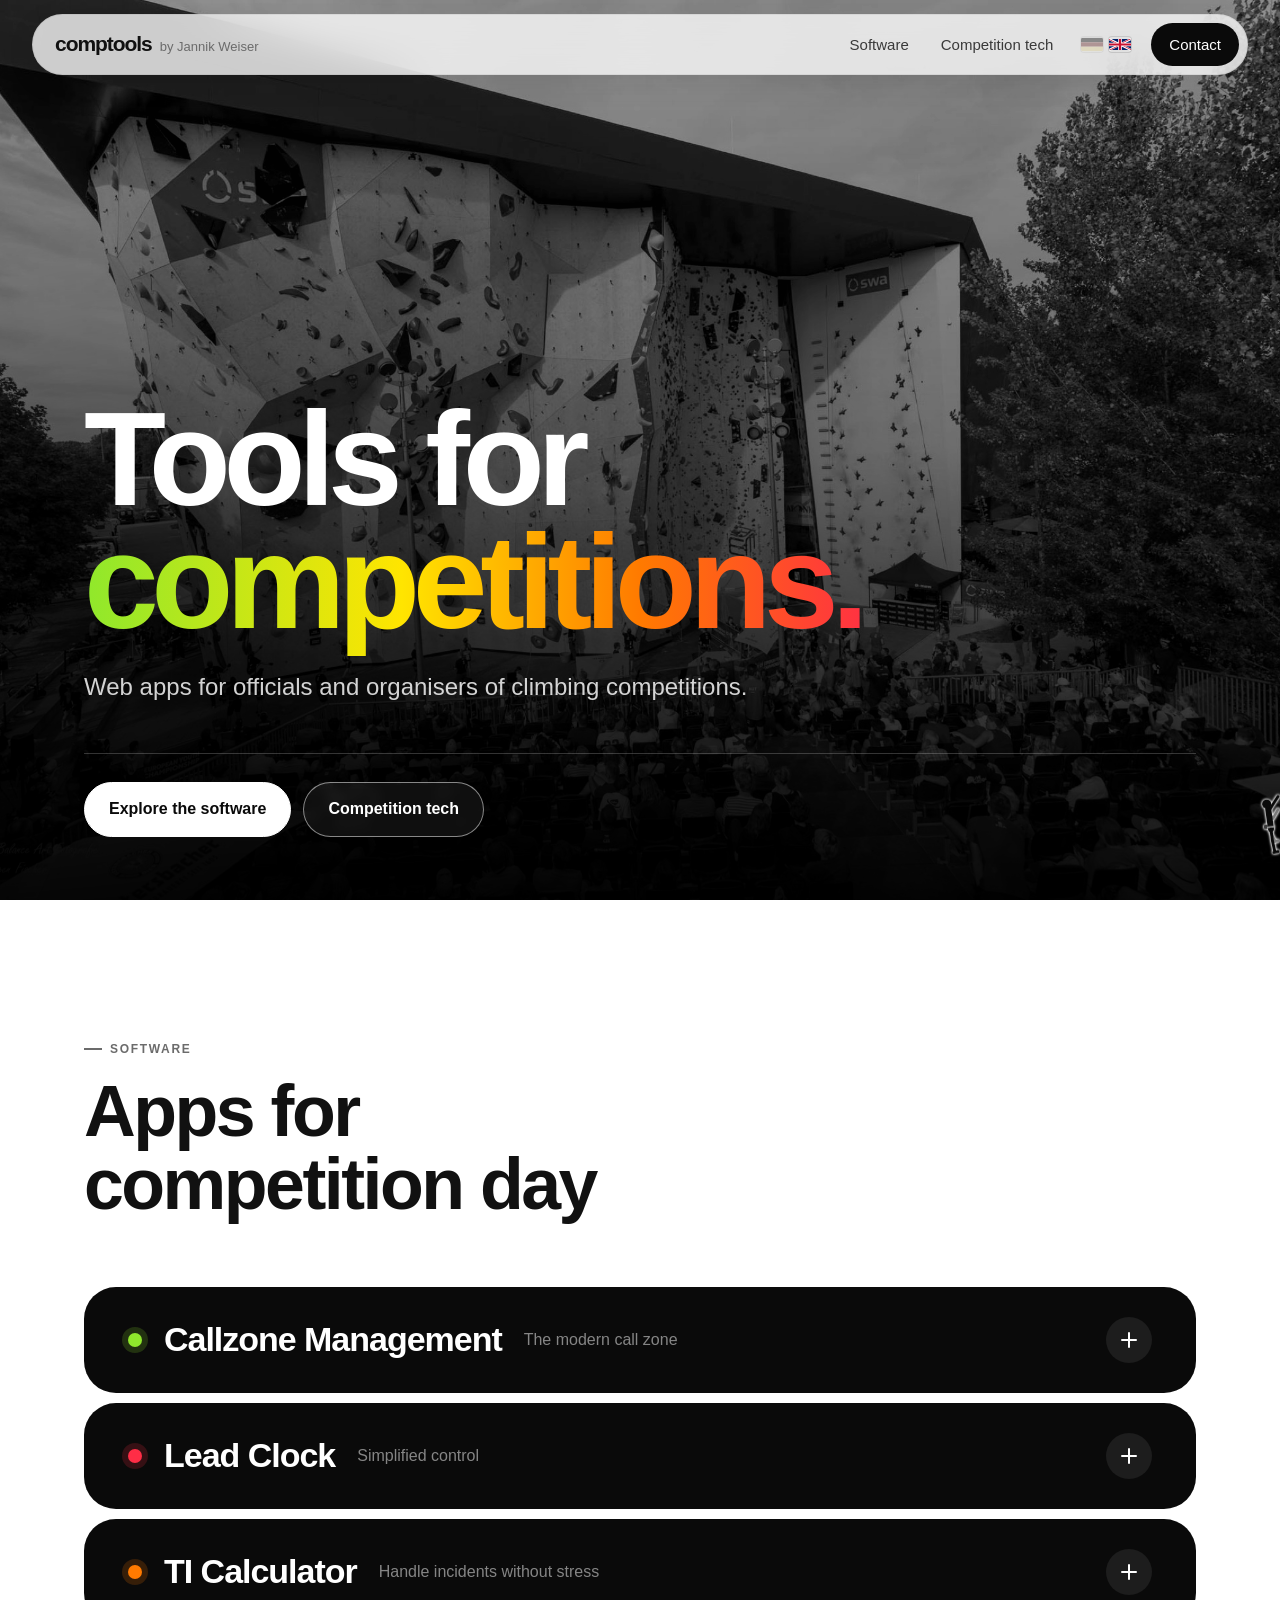
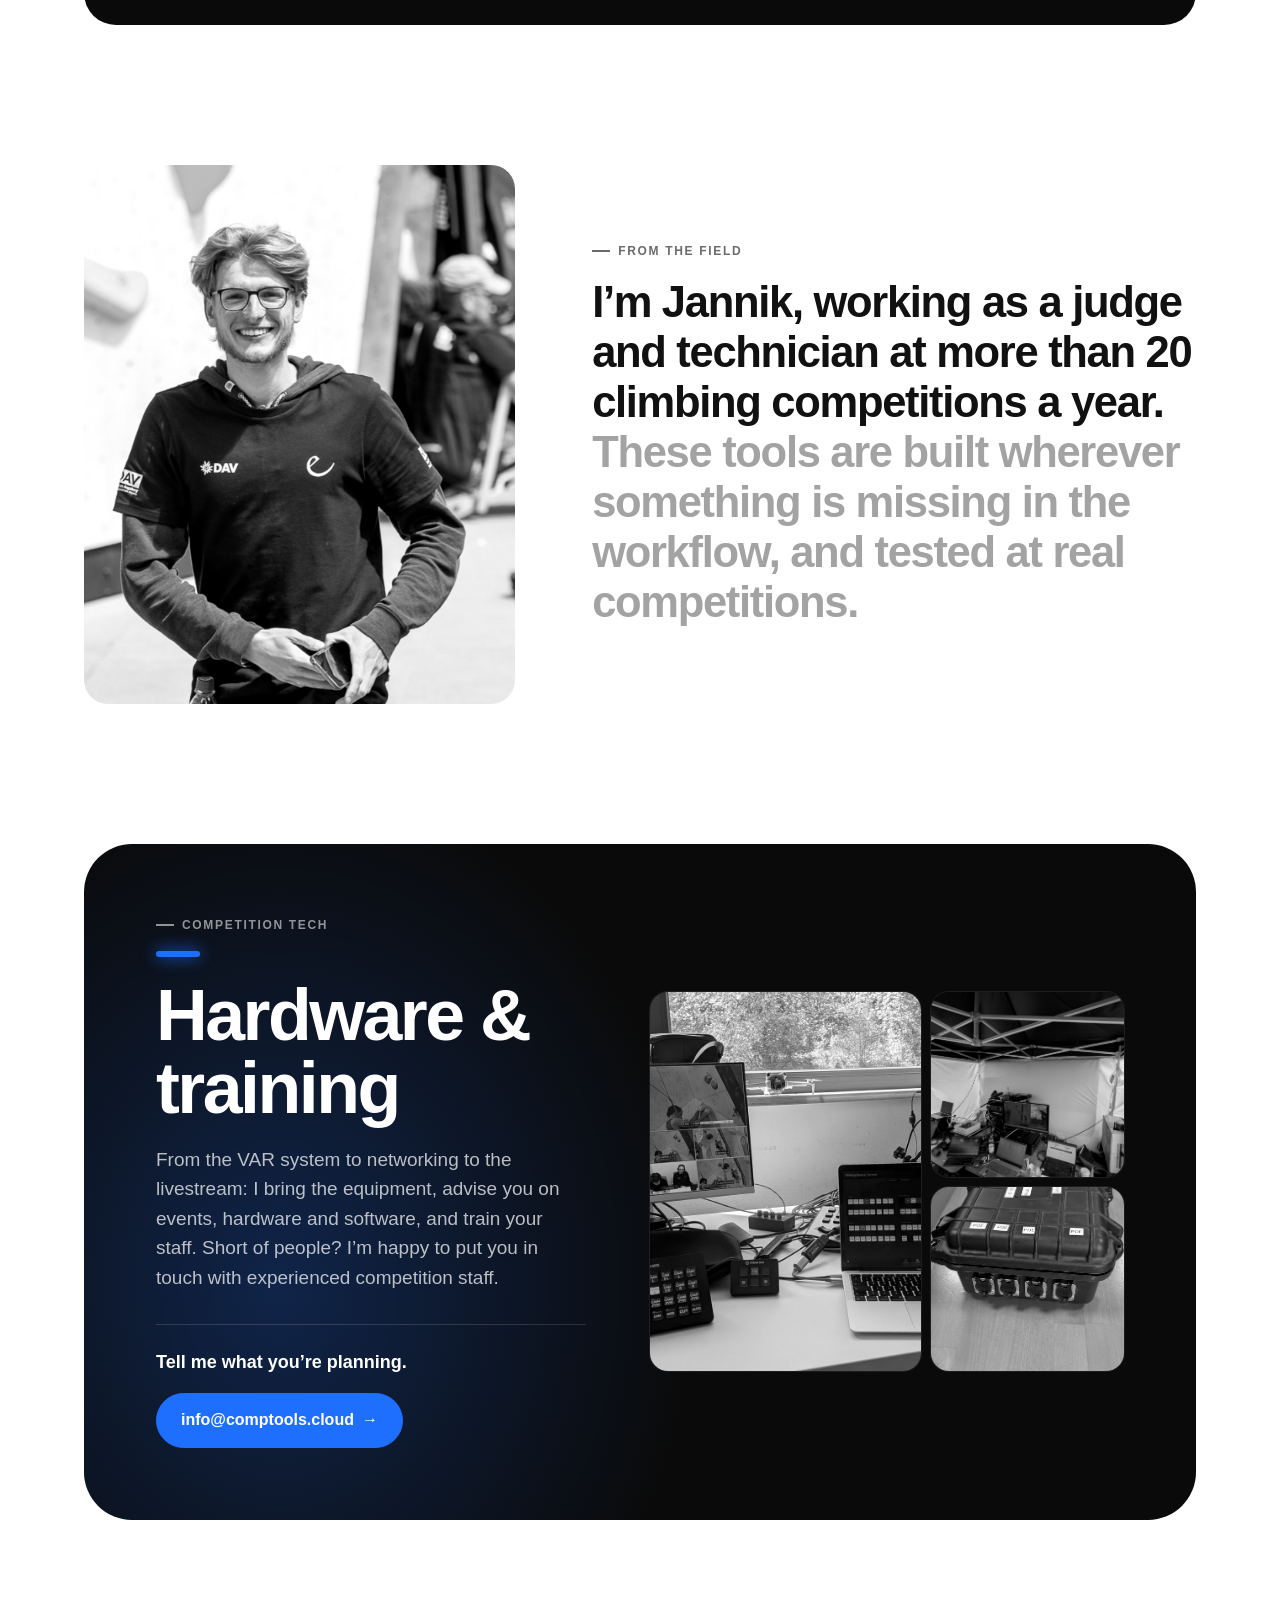
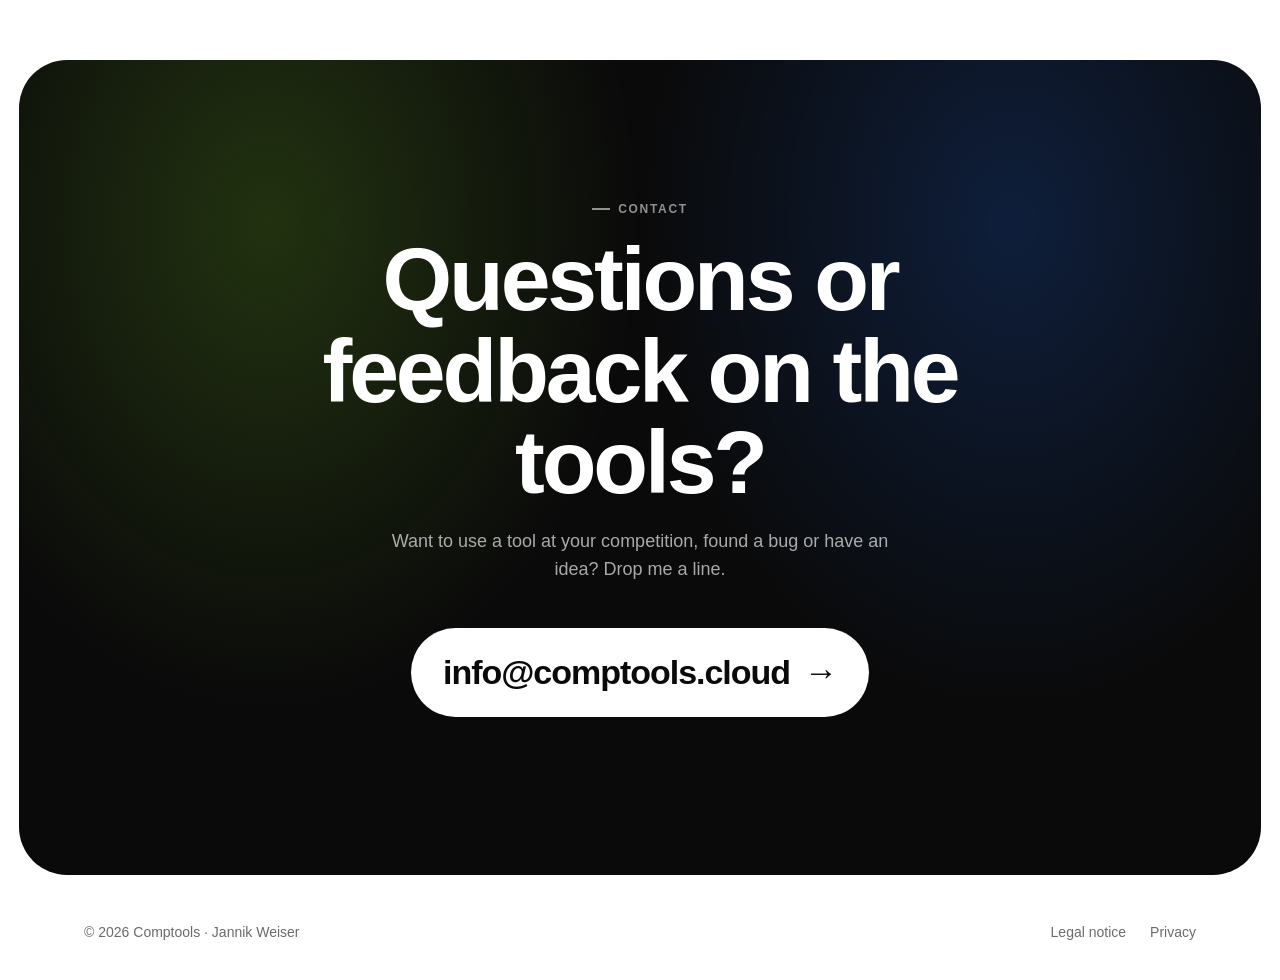
==== en/index.html @ 77f4e3b3 "Chalkwolke entfernt, Kletterer chalkt weiterhin ohne Wolke Co-Authored-By: Claude Opus 5.5 <noreply@" ====
<!DOCTYPE html>
<html lang="en">
<head>
  <meta charset="utf-8">
  <meta name="viewport" content="width=device-width, initial-scale=1">
  <title>Comptools – Software & Tech for Climbing Competitions</title>
  <meta name="description" content="Web apps for officials and organisers of climbing competitions: Callzone Management, Lead Clock and TI Calculator. Plus competition hardware. By Jannik Weiser.">
  <meta name="theme-color" content="#0a0a0a">
  <meta property="og:title" content="Comptools – Software & Tech for Climbing Competitions">
  <meta property="og:description" content="Callzone Management, Lead Clock and TI Calculator for officials and organisers.">
  <meta property="og:locale" content="en_GB">
  <link rel="canonical" href="https://comptools.cloud/en/">
  <meta property="og:url" content="https://comptools.cloud/en/">
  <meta property="og:image" content="https://comptools.cloud/assets/img/hero-wall.jpg">
  <link rel="icon" href="../favicon.svg" type="image/svg+xml">
  <link rel="icon" href="../favicon-32.png" sizes="32x32" type="image/png">
  <link rel="apple-touch-icon" href="../apple-touch-icon.png">
  <link rel="alternate" hreflang="de" href="https://comptools.cloud/">
  <link rel="alternate" hreflang="en" href="https://comptools.cloud/en/">
  <link rel="alternate" hreflang="x-default" href="https://comptools.cloud/">
  <link rel="stylesheet" href="../style.css?v=20261017i">
</head>
<body>

<!-- NAVIGATION -->
<header class="site-header">
  <div class="nav-pill">
    <a href="#top" class="wordmark">comptools<span class="wordmark-by">by Jannik Weiser</span></a>
    <nav class="nav" id="nav" aria-label="Main navigation">
      <a href="#software">Software</a>
      <a href="#wettkampftechnik">Competition tech</a>
      <a href="../" class="nav-lang" hreflang="de" aria-label="Language: English. Switch to German version"><span class="flag" title="Deutsch"><svg viewBox="0 0 5 3" aria-hidden="true"><rect width="5" height="1" fill="#000"/><rect width="5" height="1" y="1" fill="#dd0000"/><rect width="5" height="1" y="2" fill="#ffce00"/></svg></span><span class="flag is-current" title="English"><svg viewBox="0 0 60 30" aria-hidden="true"><clipPath id="gb-clip"><path d="M30 15h30v15zv15H0zH0V0zV0h30z"/></clipPath><path d="M0 0v30h60V0z" fill="#012169"/><path d="M0 0l60 30m0-30L0 30" stroke="#fff" stroke-width="6"/><path d="M0 0l60 30m0-30L0 30" clip-path="url(#gb-clip)" stroke="#c8102e" stroke-width="4"/><path d="M30 0v30M0 15h60" stroke="#fff" stroke-width="10"/><path d="M30 0v30M0 15h60" stroke="#c8102e" stroke-width="6"/></svg></span></a>
      <a href="#kontakt" class="nav-cta">Contact</a>
    </nav>
    <button class="menu-toggle" aria-label="Open menu" aria-expanded="false" aria-controls="nav"><span></span><span></span></button>
  </div>
</header>

<main id="top">

  <!-- HERO -->
  <section class="hero">
    <img class="hero-img" src="../assets/img/hero-wall.jpg" alt="Competition wall with spectators at a European climbing championship">
    <div class="hero-content">
      <h1>Tools for <em>competitions.</em></h1>
      <p class="hero-lead">Web apps for officials and organisers of climbing competitions.</p>
      <div class="hero-bottom">
        <div class="hero-actions">
          <a href="#software" class="btn btn-light">Explore the software</a>
          <a href="#wettkampftechnik" class="btn btn-outline-light">Competition tech</a>
        </div>
      </div>
    </div>
  </section>

  <!-- SOFTWARE -->
  <section id="software" class="section software-intro reveal">
    <p class="eyebrow">Software</p>
    <h2>Apps for competition day</h2>
  </section>

  <!-- CALLZONE-MANAGEMENT -->
  <section id="callzone" class="tool-section tool-section-wide reveal" style="--tool: var(--c-lime)">
    <h3 class="tool-head">
      <button class="tool-toggle" aria-expanded="false" aria-controls="callzone-panel">
        <i class="tool-dot"></i>
        <span class="tool-name">Callzone Management</span>
        <span class="tool-tag">The modern call zone</span>
        <span class="tool-plus" aria-hidden="true"></span>
      </button>
    </h3>
    <div class="tool-panel" id="callzone-panel" role="region" aria-label="Callzone Management">
      <div class="tool-panel-inner">
        <div class="tool-body">
          <div class="tool-copy">
            <p class="tool-lead">Helps you keep track of every starter at all times.</p>
            <ul class="tool-features">
              <li><b>results.info</b><span>live data straight from Vertical-Life results.info</span></li>
              <li><b>Different modes</b><span>single round, a sequence of rounds, speed training or a shared session across several tablets</span></li>
              <li><b>Easy to use</b><span>on iPad, laptop or a big screen, right in the browser</span></li>
            </ul>
            <div class="tool-actions">
              <a class="btn btn-tool" href="https://callzone-management.onrender.com" target="_blank" rel="noopener">Open Callzone <span aria-hidden="true">↗</span></a>
            </div>
          </div>

          <!-- Handy-Mockup im Look der App -->
          <div class="mock" aria-hidden="true">
            <div class="float">
              <div class="tablet">
                <div class="tablet-cam"></div>
                <div class="screen czt">
                  <div class="czt-top"><b>Men · Lead Qualification</b><span class="czt-live">Live</span></div>
                  <div class="czt-lanes">
                    <div class="czt-lane" data-lane="0">
                      <p class="czt-heading">Route 1</p>
                      <div class="czt-card czt-go"><p class="czt-label">Climbing</p><p class="czt-ath"></p></div>
                      <div class="czt-card czt-next"><p class="czt-label">Next</p><p class="czt-ath"></p></div>
                      <ol class="czt-queue"><li></li><li></li><li></li><li></li></ol>
                    </div>
                    <div class="czt-lane" data-lane="1">
                      <p class="czt-heading">Route 2</p>
                      <div class="czt-card czt-go"><p class="czt-label">Climbing</p><p class="czt-ath"></p></div>
                      <div class="czt-card czt-next"><p class="czt-label">Next</p><p class="czt-ath"></p></div>
                      <ol class="czt-queue"><li></li><li></li><li></li><li></li></ol>
                    </div>
                  </div>
                  <p class="czt-foot">Next up: Women · Lead Qualification</p>
                </div>
              </div>
            </div>
          </div>
        </div>
      </div>
    </div>
  </section>

  <!-- LEAD-UHR -->
  <section id="lead-uhr" class="tool-section tool-section-flip tool-section-wide reveal" style="--tool: var(--c-red)">
    <h3 class="tool-head">
      <button class="tool-toggle" aria-expanded="false" aria-controls="lead-uhr-panel">
        <i class="tool-dot"></i>
        <span class="tool-name">Lead Clock</span>
        <span class="tool-tag">Simplified control</span>
        <span class="tool-plus" aria-hidden="true"></span>
      </button>
    </h3>
    <div class="tool-panel" id="lead-uhr-panel" role="region" aria-label="Lead Clock">
      <div class="tool-panel-inner">
        <div class="tool-body">
          <div class="tool-copy">
            <p class="tool-lead">An extension for the ItsBlue boulder clock, so you can run two clocks in parallel.</p>
            <ul class="tool-features">
              <li><b>2 timers</b><span>side by side for several routes</span></li>
              <li><b>1 control</b><span>run from a single browser</span></li>
              <li><b>Unlimited displays</b><span>connect as many displays as you need or use the browser</span></li>
            </ul>
            <div class="tool-actions">
              <a class="btn btn-tool" href="https://timer.comptools.cloud" target="_blank" rel="noopener">Open Lead Clock <span aria-hidden="true">↗</span></a>
              <a class="btn btn-outline-light" href="https://itsblue.de" target="_blank" rel="noopener">Buy timers at itsblue.de <span aria-hidden="true">↗</span></a>
            </div>
          </div>

          <!-- Handy-Mockup im Look der App -->
          <div class="mock" aria-hidden="true">
            <div class="float float-delay">
              <div class="tablet tablet-tilt-left">
                <div class="tablet-cam"></div>
                <div class="screen lut">
                  <div class="lut-head">
                    <b>Timer control</b>
                    <span class="lut-btn lut-red">Restart both</span>
                    <span class="lut-btn lut-warn">Pause both</span>
                    <span class="lut-btn lut-ok">Resume both</span>
                  </div>
                  <div class="lut-panels">
                    <div class="lut-panel">
                      <div class="lut-panel-head"><span class="lut-badge">Timer 1</span><b>Route 1</b><span class="lut-live">Live</span></div>
                      <div class="lut-screen"><span class="lut-route">Route 1</span><span class="lut-time" data-start="342">05:42</span></div>
                      <div class="lut-controls"><span class="lut-btn lut-red">Restart</span><span class="lut-btn lut-warn">Pause</span><span class="lut-btn">Skip segment</span></div>
                    </div>
                    <div class="lut-panel">
                      <div class="lut-panel-head"><span class="lut-badge">Timer 2</span><b>Route 2</b><span class="lut-live">Live</span></div>
                      <div class="lut-screen"><span class="lut-route">Route 2</span><span class="lut-time" data-start="118">01:58</span></div>
                      <div class="lut-controls"><span class="lut-btn lut-red">Restart</span><span class="lut-btn lut-warn">Pause</span><span class="lut-btn">Skip segment</span></div>
                    </div>
                  </div>
                </div>
              </div>
            </div>
          </div>
        </div>
      </div>
    </div>
  </section>

  <!-- TI-RECHNER -->
  <section id="ti-rechner" class="tool-section reveal" style="--tool: var(--c-orange)">
    <h3 class="tool-head">
      <button class="tool-toggle" aria-expanded="false" aria-controls="ti-rechner-panel">
        <i class="tool-dot"></i>
        <span class="tool-name">TI Calculator</span>
        <span class="tool-tag">Handle incidents without stress</span>
        <span class="tool-plus" aria-hidden="true"></span>
      </button>
    </h3>
    <div class="tool-panel" id="ti-rechner-panel" role="region" aria-label="TI Calculator">
      <div class="tool-panel-inner">
        <div class="tool-body">
          <div class="tool-copy">
            <p class="tool-lead">Your helper for stressful moments. Always stay on top of things.</p>
            <ul class="tool-features">
              <li><b>Lead</b><span>recovery time, earliest restart and countdown</span></li>
              <li><b>Bouldering</b><span>isolation, gaps and start times at a glance</span></li>
              <li><b>Offline</b><span>works as a web app without an internet connection</span></li>
            </ul>
            <div class="tool-actions">
              <a class="btn btn-tool" href="https://ti.comptools.cloud/" target="_blank" rel="noopener">Open TI Calculator <span aria-hidden="true">↗</span></a>
            </div>
          </div>

          <!-- Handy-Mockup im Look der App -->
          <div class="mock" aria-hidden="true">
            <div class="float">
              <div class="phone">
                <div class="phone-notch"></div>
                <div class="app">
                  <p class="app-title"><span>TI</span> Calculator</p>
                  <p class="app-sub">Technical Incident</p>
                  <div class="app-seg"><span>Lead</span><span class="on">Boulder</span></div>
                  <div class="app-card">
                    <p class="app-label">Qualification · 5 boulders, 5 min fixed</p>
                    <div class="app-row"><span>Start position</span><b>12</b></div>
                    <div class="app-row"><span>Boulder</span><b>B3</b></div>
                    <div class="app-row"><span>Time left at attempt start</span><b>2:30</b></div>
                  </div>
                  <div class="app-card app-result">
                    <p class="app-label">Return</p>
                    <p class="app-value">14:42 · B3</p>
                    <div class="app-row"><span>Time credit</span><b>2:30</b></div>
                  </div>
                  <div class="app-card">
                    <p class="app-label">Athlete’s schedule</p>
                    <div class="app-timeline"><i class="tl-iso"></i><i class="tl-cz"></i><i class="tl-slot"></i><span class="tl-now" id="tl-now"></span></div>
                    <div class="app-legend"><span class="lg-iso">Sec. isolation</span><span class="lg-cz">Call zone</span><span class="lg-slot">TI slot</span></div>
                  </div>
                  <div class="app-countdown">
                    <p class="app-label">Live countdown</p>
                    <p class="app-timer" id="mock-timer">04:12</p>
                  </div>
                </div>
              </div>
            </div>
          </div>
        </div>
      </div>
    </div>
  </section>

  <!-- AUS DER PRAXIS -->
  <section id="praxis" class="maker section">
    <img class="maker-img reveal" src="../assets/img/portrait.jpg" alt="Portrait of Jannik Weiser at a competition">
    <div class="maker-copy reveal">
      <p class="eyebrow">From the field</p>
      <p class="maker-text">I’m Jannik, working as a judge and technician at more than 20 climbing competitions a year. <span class="muted">These tools are built wherever something is missing in the workflow, and tested at real competitions.</span></p>
    </div>
  </section>

  <!-- WETTKAMPFTECHNIK -->
  <section id="wettkampftechnik" class="section hardware-wrap" style="--tool: var(--c-blue)">
    <div class="hardware reveal">
      <div class="hardware-copy">
        <p class="eyebrow">Competition tech</p>
        <h2>Hardware &amp; training</h2>
        <p class="hardware-lead">From the VAR system to networking to the livestream: I bring the equipment, advise you on events, hardware and software, and train your staff. Short of people? I’m happy to put you in touch with experienced competition staff.</p>
        <div class="hardware-contact">
          <p><b>Tell me what you’re planning.</b></p>
          <a class="btn btn-tool" href="mailto:info@comptools.cloud?subject=Competition%20tech">info@comptools.cloud <span aria-hidden="true">→</span></a>
        </div>
      </div>
      <div class="hardware-media">
        <img class="hw-big" src="../assets/img/tech-desk.jpg" alt="Tech desk with multiview monitor, Stream Deck and laptop" loading="lazy">
        <img src="../assets/img/tech-tent.jpg" alt="Tech tent with laptops and monitors at an outdoor competition" loading="lazy">
        <img src="../assets/img/poe-case.jpg" alt="Rugged tech case with PoE ports" loading="lazy">
      </div>
    </div>
  </section>

  <!-- KONTAKT -->
  <section id="kontakt" class="contact-wrap">
    <div class="contact reveal">
      <p class="eyebrow">Contact</p>
      <h2>Questions or feedback on the tools?</h2>
      <p class="contact-lead">Want to use a tool at your competition, found a bug or have an idea? Drop me a line.</p>
      <a class="contact-mail" href="mailto:info@comptools.cloud?subject=Comptools">info@comptools.cloud <span aria-hidden="true">→</span></a>
    </div>
  </section>

</main>

<footer class="site-footer">
  <span>© <span id="year">2026</span> Comptools · Jannik Weiser</span>
  <span class="footer-links"><a href="../impressum.html" hreflang="de">Legal notice</a><a href="../datenschutz.html" hreflang="de">Privacy</a></span>
</footer>

<script src="../main.js?v=20261017i"></script>
</body>
</html>
---- style.css ----
/* ---------- Farben & Grundlagen ---------- */
:root {
  --black: #0a0a0a;
  --ink: #111;
  --grey-900: #1c1c1c;
  --grey-700: #3a3a3a;
  --grey-600: #6b6b6b;
  --grey-300: #dcdcdc;
  --grey-200: #ebebeb;
  --grey-100: #f4f4f2;
  --white: #fff;

  /* Akzentfarben aus den Instagram-Highlights */
  --c-red: #ff2d46;
  --c-lime: #8fe82c;
  --c-orange: #ff7a00;
  --c-blue: #1f6fff;
  --c-green: #13923b;
  --c-yellow: #ffe500;

  --font: -apple-system, BlinkMacSystemFont, "SF Pro Display", "Helvetica Neue", "Segoe UI", Arial, sans-serif;
  --radius: 24px;
  --radius-sm: 14px;
  --pad: clamp(16px, 5vw, 64px);
  --max: 1240px;
  --ease: cubic-bezier(.2, .7, .2, 1);
}

* { box-sizing: border-box; }
html { scroll-behavior: smooth; scroll-padding-top: 96px; }
body {
  margin: 0;
  font-family: var(--font);
  color: var(--ink);
  background: var(--white);
  line-height: 1.55;
  -webkit-font-smoothing: antialiased;
  overflow-x: hidden;
}
img { display: block; max-width: 100%; }
a { color: inherit; }
button { font: inherit; color: inherit; }
h1, h2, h3 { line-height: 1.02; letter-spacing: -0.035em; margin: 0; }

/* Alle Fotos in Schwarz-Weiß wie im Instagram-Feed */
img { filter: grayscale(1) contrast(1.08); }

.eyebrow {
  display: flex; align-items: center; gap: 8px;
  margin: 0 0 16px;
  font-size: 12px; font-weight: 700; letter-spacing: 0.14em; text-transform: uppercase;
  color: var(--grey-600);
}
.eyebrow::before { content: ""; width: 18px; height: 2px; background: currentColor; }

/* ---------- Buttons ---------- */
.btn {
  display: inline-flex; align-items: center; gap: 8px;
  padding: 14px 24px; border-radius: 999px;
  background: var(--black); color: var(--white);
  font-weight: 600; font-size: 16px; text-decoration: none;
  border: 1.5px solid var(--black);
  transition: transform .2s var(--ease), background .2s, color .2s, box-shadow .2s;
}
.btn:hover { transform: translateY(-2px); box-shadow: 0 10px 24px rgba(0,0,0,.18); }
.btn-light { background: var(--white); color: var(--black); border-color: var(--white); }
.btn-outline-light { background: rgba(255,255,255,.06); color: var(--white); border-color: rgba(255,255,255,.5); backdrop-filter: blur(6px); }
.btn-outline-light:hover { background: rgba(255,255,255,.16); }
.btn-accent { background: var(--c-orange); border-color: var(--c-orange); color: var(--black); }

/* ---------- Navigation ---------- */
.site-header {
  position: fixed; top: 14px; left: 0; right: 0; z-index: 50;
  padding: 0 clamp(12px, 3vw, 32px);
  pointer-events: none;
}
.nav-pill {
  pointer-events: auto;
  max-width: var(--max); margin: 0 auto;
  display: flex; align-items: center; justify-content: space-between; gap: 16px;
  padding: 8px 8px 8px 22px;
  border-radius: 999px;
  background: rgba(255,255,255,.78);
  backdrop-filter: saturate(1.6) blur(16px);
  -webkit-backdrop-filter: saturate(1.6) blur(16px);
  border: 1px solid rgba(0,0,0,.06);
  box-shadow: 0 8px 30px rgba(0,0,0,.08);
}
.wordmark {
  display: flex; align-items: baseline; gap: 8px;
  font-weight: 800; font-size: 21px; letter-spacing: -0.05em; text-decoration: none;
}
.wordmark-by { font-weight: 500; font-size: 13px; letter-spacing: 0; color: var(--grey-600); }
.nav { display: flex; align-items: center; gap: 4px; }
.nav a {
  text-decoration: none; font-weight: 500; font-size: 15px; color: var(--grey-700);
  padding: 10px 14px; border-radius: 999px; transition: background .2s, color .2s;
}
.nav a:hover { background: rgba(0,0,0,.05); color: var(--ink); }
.nav .nav-cta { background: var(--black); color: var(--white); margin-left: 6px; padding: 10px 18px; }
.nav .nav-lang { display: inline-flex; align-items: center; gap: 6px; padding: 10px; }
.flag {
  display: block; width: 22px; height: 15px; border-radius: 3px; overflow: hidden;
  box-shadow: 0 0 0 1px rgba(0,0,0,.12);
  opacity: .4; filter: saturate(.3); transition: opacity .2s, filter .2s, transform .2s var(--ease);
}
.flag svg { display: block; width: 100%; height: 100%; }
.flag.is-current { opacity: 1; filter: none; }
.nav-lang:hover .flag, .nav-lang:focus-visible .flag { opacity: 1; filter: none; }
.nav-lang:hover .flag:not(.is-current) { transform: scale(1.12); }
.nav .nav-cta:hover { background: var(--grey-900); color: var(--white); }
.menu-toggle { display: none; }

/* ---------- Hero ---------- */
.hero {
  position: relative;
  min-height: 100svh;
  display: flex; align-items: flex-end;
  color: var(--white); background: var(--black);
  overflow: hidden;
}
.hero-img {
  position: absolute; inset: 0; width: 100%; height: 100%; object-fit: cover;
  opacity: .72; transform: scale(1.06);
  animation: hero-zoom 14s var(--ease) forwards;
}
@keyframes hero-zoom { to { transform: scale(1); } }
.hero::after {
  content: ""; position: absolute; inset: 0;
  background:
    linear-gradient(to top, rgba(0,0,0,.92) 0%, rgba(0,0,0,.35) 50%, rgba(0,0,0,.15) 100%),
    radial-gradient(ellipse at 20% 100%, rgba(0,0,0,.6), transparent 60%);
}
.hero-content {
  position: relative; z-index: 1;
  width: 100%; max-width: var(--max); margin: 0 auto;
  padding: 140px var(--pad) clamp(40px, 7vh, 80px);
}
.hero h1 {
  font-size: clamp(52px, 10.5vw, 156px); font-weight: 800;
  letter-spacing: -0.055em; line-height: .92; max-width: 12ch;
}
.hero h1 em {
  font-style: normal;
  background: linear-gradient(90deg, var(--c-lime), var(--c-yellow) 40%, var(--c-orange) 70%, var(--c-red));
  -webkit-background-clip: text; background-clip: text; color: transparent;
  /* Platz rechts, damit der Punkt nicht vom Hintergrund-Clip abgeschnitten wird */
  padding-right: .12em; margin-right: -.12em;
  -webkit-box-decoration-break: clone; box-decoration-break: clone;
}
.hero-bottom {
  display: flex; flex-wrap: wrap; align-items: center; gap: 24px 48px;
  margin-top: clamp(28px, 4vw, 48px);
  padding-top: 28px; border-top: 1px solid rgba(255,255,255,.2);
}
.hero-lead { font-size: clamp(18px, 2vw, 24px); margin: clamp(16px, 2vw, 24px) 0 0; color: rgba(255,255,255,.82); }
@media (min-width: 761px) { .hero-lead { white-space: nowrap; } }
.hero-actions { display: flex; flex-wrap: wrap; gap: 12px; }

/* ---------- Sections ---------- */
.section { max-width: var(--max); margin: 0 auto; padding: clamp(72px, 11vw, 140px) var(--pad); }
.section-head { margin-bottom: clamp(32px, 5vw, 56px); }
.section-head-split { display: flex; flex-wrap: wrap; justify-content: space-between; align-items: flex-end; gap: 24px 64px; }
.section h2, .tools h2 { font-size: clamp(36px, 5.6vw, 72px); font-weight: 800; max-width: 16ch; }
.section-lead { font-size: 18px; color: var(--grey-600); max-width: 460px; margin: 0; }

/* ---------- Software-Einstieg ---------- */
.software-intro { padding-bottom: clamp(32px, 5vw, 56px); }
/* ---------- Tool-Abschnitte (aufklappbar) ---------- */
.tool-section {
  position: relative; overflow: hidden; isolation: isolate;
  width: calc(100% - 2 * var(--pad)); max-width: calc(var(--max) - 2 * var(--pad));
  margin: 10px auto 0;
  border-radius: clamp(20px, 3vw, 32px);
  background: var(--black); color: var(--white);
  transition: border-radius .5s var(--ease);
}
.tool-section.is-open { border-radius: clamp(24px, 4vw, 48px); }
.tool-section::before {
  content: ""; position: absolute; z-index: -1;
  right: -15%; top: -30%; width: 70%; height: 160%;
  background: radial-gradient(closest-side, color-mix(in srgb, var(--tool) 26%, transparent), transparent);
  pointer-events: none; opacity: 0; transition: opacity .6s;
}
.tool-section.is-open::before { opacity: 1; }
.tool-section-flip::before { right: auto; left: -15%; }

/* Zeile zum Aufklappen */
.tool-head { margin: 0; }
.tool-toggle {
  width: 100%; display: flex; align-items: center; gap: clamp(14px, 2vw, 22px);
  padding: clamp(20px, 2.6vw, 30px) clamp(20px, 4vw, 44px);
  background: none; border: 0; color: inherit; cursor: pointer; text-align: left;
  transition: background .25s;
}
.tool-toggle:hover { background: rgba(255,255,255,.04); }
.tool-toggle:focus-visible { outline: 3px solid var(--tool); outline-offset: -3px; border-radius: inherit; }
.tool-dot {
  flex: none; width: 14px; height: 14px; border-radius: 50%; background: var(--tool);
  box-shadow: 0 0 0 6px color-mix(in srgb, var(--tool) 18%, transparent);
  transition: transform .3s var(--ease);
}
.tool-toggle:hover .tool-dot { transform: scale(1.25); }
.tool-name { font-size: clamp(22px, 3vw, 34px); font-weight: 800; letter-spacing: -0.03em; line-height: 1.1; white-space: nowrap; }
.tool-tag { flex: 1; min-width: 0; font-size: 16px; font-weight: 500; color: rgba(255,255,255,.5); white-space: nowrap; overflow: hidden; text-overflow: ellipsis; }
.tool-plus {
  position: relative; flex: none; margin-left: auto;
  width: 46px; height: 46px; border-radius: 50%;
  background: rgba(255,255,255,.08);
  transition: background .3s, transform .45s var(--ease);
}
.tool-plus::before, .tool-plus::after {
  content: ""; position: absolute; left: 50%; top: 50%; width: 16px; height: 2px; margin: -1px 0 0 -8px;
  background: var(--white); border-radius: 2px; transition: background .3s;
}
.tool-plus::after { transform: rotate(90deg); }
.tool-toggle:hover .tool-plus { background: rgba(255,255,255,.16); }
.tool-section.is-open .tool-plus { transform: rotate(135deg); background: var(--tool); }
.tool-section.is-open .tool-plus::before, .tool-section.is-open .tool-plus::after { background: var(--black); }

/* Inhalt klappt weich auf */
.tool-panel { display: grid; grid-template-rows: 0fr; transition: grid-template-rows .6s var(--ease); }
.tool-section.is-open .tool-panel { grid-template-rows: 1fr; }
.tool-panel-inner { overflow: hidden; min-height: 0; }
.tool-body {
  display: grid; grid-template-columns: minmax(0, 1.1fr) minmax(0, 1fr);
  gap: clamp(40px, 6vw, 88px); align-items: center;
  padding: clamp(8px, 2vw, 24px) clamp(20px, 4vw, 44px) clamp(48px, 6vw, 88px);
  opacity: 0; transform: translateY(-12px);
  transition: opacity .4s, transform .6s var(--ease);
}
.tool-section.is-open .tool-body { opacity: 1; transform: none; transition-delay: .12s; }
.tool-section-flip .tool-copy { order: 2; }
/* Ohne JavaScript bleibt alles aufgeklappt */
html:not(.js) .tool-panel { grid-template-rows: 1fr; }
html:not(.js) .tool-body { opacity: 1; transform: none; }
html:not(.js) .tool-plus { display: none; }

.tool-lead { font-size: clamp(17px, 1.6vw, 19px); color: rgba(255,255,255,.72); margin: 0 0 28px; max-width: 520px; }
.tool-lead a { color: var(--white); text-decoration-color: var(--tool); text-underline-offset: 3px; }
.tool-features { list-style: none; padding: 0; margin: 0 0 32px; border-top: 1px solid rgba(255,255,255,.12); }
.tool-features li {
  display: grid; grid-template-columns: 160px 1fr; gap: 12px;
  padding: 12px 0; border-bottom: 1px solid rgba(255,255,255,.12);
  font-size: 15px; color: rgba(255,255,255,.72);
}
.tool-features b { color: var(--white); font-weight: 700; }
.tool-actions { display: flex; flex-wrap: wrap; gap: 12px; }
.btn-tool { background: var(--tool); border-color: var(--tool); color: var(--black); }
.btn-tool:hover { box-shadow: 0 10px 30px color-mix(in srgb, var(--tool) 40%, transparent); }

/* ---------- Handy-Mockups ---------- */
.mock { container-type: inline-size; display: flex; justify-content: center; perspective: 1400px; }
.float { position: relative; animation: float 6s ease-in-out infinite; }
.float-delay { animation-delay: -3s; }
@keyframes float { 50% { transform: translateY(-14px); } }
/* Menü-Einträge klettern von unten nach oben ins Menü */
@keyframes climb-in { from { opacity: 0; transform: translateY(18px); } }
@keyframes chalk { 50% { transform: scale(.88); } }

.phone {
  position: relative; width: min(300px, 80cqi); aspect-ratio: 9 / 19;
  border-radius: 46px; padding: 12px;
  background: linear-gradient(145deg, #2a2a2a, #0f0f0f);
  box-shadow: 0 0 0 1.5px #3a3a3a, 0 40px 80px rgba(0,0,0,.6), 0 0 120px color-mix(in srgb, var(--tool) 22%, transparent);
  transform: rotateY(-12deg) rotateX(4deg) rotateZ(1deg);
  transition: transform .8s var(--ease);
  container-type: inline-size;
}
.phone-tilt-left { transform: rotateY(12deg) rotateX(4deg) rotateZ(-1deg); }
.phone:hover { transform: none; }
.phone-notch {
  position: absolute; top: 22px; left: 50%; transform: translateX(-50%);
  width: 32%; height: 26px; border-radius: 999px; background: #000; z-index: 2;
}
.screen, .app { height: 100%; border-radius: 36px; overflow: hidden; }
.screen p { margin: 0; }

/* Tablet-Rahmen im selben Stil wie das Handy */
.tool-section-wide .tool-body { grid-template-columns: minmax(0, .9fr) minmax(0, 1.1fr); }
.tool-section-wide.tool-section-flip .tool-body { grid-template-columns: minmax(0, 1.1fr) minmax(0, .9fr); }
.tool-section-wide .float { width: 100%; }
.tablet {
  position: relative; width: 100%; aspect-ratio: 4 / 3;
  border-radius: 6cqi; padding: 2.6cqi;
  background: linear-gradient(145deg, #2a2a2a, #0f0f0f);
  box-shadow: 0 0 0 1.5px #3a3a3a, 0 40px 80px rgba(0,0,0,.6), 0 0 120px color-mix(in srgb, var(--tool) 22%, transparent);
  transform: rotateY(-12deg) rotateX(5deg) rotateZ(1deg);
  transition: transform .8s var(--ease);
  container-type: inline-size;
}
.tablet-tilt-left { transform: rotateY(12deg) rotateX(5deg) rotateZ(-1deg); }
.tablet:hover { transform: none; }
.tablet-cam {
  position: absolute; top: 1.1cqi; left: 50%; transform: translateX(-50%);
  width: .9cqi; height: .9cqi; border-radius: 50%; background: #3a3a3a;
}
.tablet .screen { border-radius: 3.4cqi; }

/* Callzone-Management (dunkel, Farben der App) */
.czt {
  background: #0f1115; color: #f4f5f7;
  padding: 3cqi; display: flex; flex-direction: column; gap: 2.2cqi;
}
.czt-top { display: flex; justify-content: space-between; align-items: center; font-size: 2.3cqi; }
.czt-live { display: flex; align-items: center; gap: .9cqi; color: #34d36b; font-size: 1.9cqi; font-weight: 600; }
.czt-live::before { content: ""; width: 1.3cqi; height: 1.3cqi; border-radius: 50%; background: #34d36b; animation: blink 1.6s infinite; }
@keyframes blink { 50% { opacity: .3; } }
.czt-lanes { flex: 1; display: grid; grid-template-columns: 1fr 1fr; gap: 2cqi; }
.czt-lane { background: #1a1d24; border-radius: 2.6cqi; padding: 2.4cqi; display: flex; flex-direction: column; gap: 1.6cqi; min-width: 0; }
.czt-heading { color: #8b93a3; text-transform: uppercase; letter-spacing: .08em; font-size: 1.7cqi; }
.czt-card { border-radius: 2cqi; padding: 1.8cqi 2.2cqi; }
.czt-go { background: #34d36b; color: #052e14; }
.czt-next { background: #d92d2d; color: #fff; }
.czt-label { text-transform: uppercase; letter-spacing: .08em; font-size: 1.4cqi; font-weight: 700; opacity: .85; }
.czt-ath { font-size: 3.1cqi; font-weight: 800; line-height: 1.15; white-space: nowrap; overflow: hidden; text-overflow: ellipsis; }
.czt-queue { margin: .4cqi 0 0; padding-left: 3.4cqi; display: flex; flex-direction: column; gap: 1.2cqi; color: #8b93a3; font-size: 2.1cqi; }
.czt-queue li { color: #b7bdc9; white-space: nowrap; overflow: hidden; text-overflow: ellipsis; }
.czt-foot { color: #8b93a3; font-size: 1.7cqi; text-align: center; }

/* Lead-Uhr (dunkel, Farben der App) */
.lut {
  background: #15171c; color: #e8eaef;
  padding: 3cqi; display: flex; flex-direction: column; gap: 2.4cqi; justify-content: center;
}
.lut-head { display: flex; align-items: center; gap: 1.2cqi; padding-bottom: 2.2cqi; border-bottom: 1px solid #343a46; }
.lut-head b { font-size: 2.5cqi; margin-right: auto; font-weight: 700; }
.lut-btn {
  display: inline-block; text-align: center; padding: 1.1cqi 1.5cqi; border-radius: 1.2cqi;
  font-size: 1.5cqi; font-weight: 600; background: #272c36; color: #e8eaef; white-space: nowrap;
}
.lut-red { background: #d4163c; color: #fff; }
.lut-warn { background: #e6a100; color: #1d1500; }
.lut-ok { background: #2fbf71; color: #0b1a11; }
.lut-panels { display: grid; grid-template-columns: 1fr 1fr; gap: 2cqi; }
.lut-panel { background: #1f232b; border: 1px solid #343a46; border-radius: 2.2cqi; padding: 2cqi; display: flex; flex-direction: column; gap: 1.6cqi; min-width: 0; }
.lut-panel-head { display: flex; align-items: center; gap: 1cqi; font-size: 2.1cqi; }
.lut-panel-head b { flex: 1; }
.lut-badge { font-size: 1.4cqi; font-weight: 700; background: #272c36; color: #9aa3b2; border-radius: .9cqi; padding: .3cqi 1cqi; }
.lut-live { display: flex; align-items: center; gap: .7cqi; font-size: 1.4cqi; color: #2fbf71; }
.lut-live::before { content: ""; width: 1.1cqi; height: 1.1cqi; border-radius: 50%; background: #2fbf71; }
.lut-screen { position: relative; aspect-ratio: 4 / 3; border-radius: 1.4cqi; background: #000; display: grid; place-items: center; }
.lut-route { position: absolute; top: 1.2cqi; left: 1.6cqi; font-size: 1.4cqi; color: #9aa3b2; font-weight: 600; }
.lut-time { font-size: 10cqi; font-weight: 800; letter-spacing: -0.02em; font-variant-numeric: tabular-nums; color: #fff; transition: color .3s; }
.lut-time.is-low { color: #ff3b4f; }
.lut-controls { display: flex; gap: .8cqi; }
.lut-controls .lut-btn { font-size: 1.3cqi; padding: .9cqi 1.1cqi; }
.lut-controls .lut-btn:last-child { flex: 1; overflow: hidden; text-overflow: ellipsis; }
.lut-btn.press { animation: press .4s var(--ease); }
@keyframes press { 40% { transform: scale(.92); filter: brightness(1.3); } }

/* TI-Rechner (hell, Farben der App) – Größen relativ zur Handybreite */
.app {
  background: #f4f5f7; color: #111827;
  padding: 20cqi 5.5cqi 6cqi; display: flex; flex-direction: column; gap: 3cqi;
  font-size: 4.4cqi;
}
.app p { margin: 0; }
.app-title { font-size: 8.4cqi; font-weight: 800; letter-spacing: -0.03em; line-height: 1.1; }
.app-title span { color: #ea7a35; }
.app-sub { color: #6b7280; margin-top: -2.4cqi !important; }
.app-seg { display: grid; grid-template-columns: 1fr 1fr; background: #fff; border: 1px solid #e5e7eb; border-radius: 4cqi; padding: 1.3cqi; }
.app-seg span { text-align: center; padding: 2.2cqi; border-radius: 3cqi; font-weight: 600; color: #6b7280; }
.app-seg .on { background: #374151; color: #fff; }
.app-card, .app-countdown { background: #fff; border: 1px solid #e5e7eb; border-radius: 5cqi; padding: 3.6cqi 4.2cqi; }
.app-label { color: #6b7280; font-size: 3.4cqi; font-weight: 600; text-transform: uppercase; letter-spacing: .05em; margin-bottom: 1cqi !important; }
.app-value { font-size: 6.6cqi; font-weight: 800; color: #ea7a35; margin-bottom: 1cqi !important; }
.app-row { display: flex; justify-content: space-between; gap: 2cqi; padding: 1.8cqi 0; border-top: 1px solid #f0f1f3; }
.app-row:first-of-type { border-top: 0; }
.app-result .app-row { border-top: 1px solid #f0f1f3; }
.app-row span { color: #6b7280; }
.app-timeline { position: relative; display: grid; grid-template-columns: 2fr 1.4fr 1.6fr; gap: 1cqi; height: 3.6cqi; margin: 1.6cqi 0 2.4cqi; }
.app-timeline i { border-radius: 99px; }
.tl-iso { background: #8b5cf6; }
.tl-cz { background: #0ea5e9; }
.tl-slot { background: #f97316; }
.tl-now {
  position: absolute; top: -1.4cqi; bottom: -1.4cqi; left: 0; width: 1.2cqi; border-radius: 99px;
  background: #111827; box-shadow: 0 0 0 1cqi #fff; transition: left 1s linear;
}
.app-legend { display: flex; flex-wrap: wrap; gap: 1cqi 3cqi; font-size: 3.1cqi; color: #6b7280; }
.app-legend span { display: flex; align-items: center; gap: 1.2cqi; }
.app-legend span::before { content: ""; width: 2.2cqi; height: 2.2cqi; border-radius: 50%; }
.lg-iso::before { background: #8b5cf6; }
.lg-cz::before { background: #0ea5e9; }
.lg-slot::before { background: #f97316; }
.app-countdown { background: #fff6ee; border-color: #f6d3bb; display: flex; align-items: center; justify-content: space-between; }
.app-countdown .app-label { margin: 0 !important; }
.app-timer { font-size: 10cqi; font-weight: 800; letter-spacing: -0.04em; font-variant-numeric: tabular-nums; color: #ea7a35; line-height: 1.1; }

/* ---------- Aus der Praxis ---------- */
.maker { display: grid; grid-template-columns: minmax(0, 5fr) minmax(0, 7fr); gap: clamp(32px, 6vw, 88px); align-items: center; }
.maker-img { width: 100%; aspect-ratio: 4 / 5; object-fit: cover; object-position: 50% 25%; border-radius: var(--radius); }
.maker-text { font-size: clamp(26px, 3.4vw, 44px); font-weight: 700; letter-spacing: -0.03em; line-height: 1.15; margin: 0; }
.muted { color: #a3a3a3; }

/* ---------- Wettkampftechnik / Hardware (gleiches dunkles Design wie die Web-Apps) ---------- */
.hardware-wrap { padding-top: 0; }
.hardware {
  position: relative; overflow: hidden; isolation: isolate;
  background: var(--black); color: var(--white);
  border-radius: clamp(24px, 4vw, 48px);
  padding: clamp(32px, 6vw, 72px);
  display: grid; grid-template-columns: minmax(0, 1fr) minmax(0, 1.1fr); gap: clamp(32px, 5vw, 64px); align-items: center;
}
.hardware::before {
  content: ""; position: absolute; z-index: -1; left: -20%; bottom: -40%; width: 75%; height: 150%;
  background: radial-gradient(closest-side, color-mix(in srgb, var(--tool) 26%, transparent), transparent);
  pointer-events: none;
}
.hardware .eyebrow { color: rgba(255,255,255,.55); }
.hardware h2 { margin-bottom: 20px; }
.hardware h2::before {
  content: ""; display: block; width: 44px; height: 6px; border-radius: 6px;
  background: var(--tool); margin-bottom: 22px; box-shadow: 0 0 16px var(--tool);
}
.hardware-lead { font-size: clamp(17px, 1.6vw, 19px); color: rgba(255,255,255,.72); margin: 0; max-width: 520px; }
.hardware-contact { display: flex; flex-wrap: wrap; align-items: center; gap: 16px 24px; margin-top: 32px; padding-top: 24px; border-top: 1px solid rgba(255,255,255,.14); }
.hardware-contact p { margin: 0; font-size: 18px; }
.hardware .btn-tool { color: var(--white); }
.hardware-media {
  display: grid; grid-template-columns: 1.4fr 1fr; grid-template-rows: 1fr 1fr; gap: 10px;
  aspect-ratio: 5 / 4;
}
.hardware-media img {
  width: 100%; height: 100%; min-height: 0; object-fit: cover; border-radius: 18px;
  box-shadow: 0 0 0 1px rgba(255,255,255,.08);
}
.hardware-media .hw-big { grid-row: span 2; }

/* ---------- Kontakt ---------- */
.contact-wrap { padding: 0 clamp(8px, 1.5vw, 20px) clamp(8px, 1.5vw, 20px); }
.contact {
  position: relative; overflow: hidden;
  background: var(--black); color: var(--white);
  border-radius: clamp(24px, 4vw, 48px);
  padding: clamp(72px, 11vw, 140px) var(--pad);
  text-align: center;
}
.contact::before {
  content: ""; position: absolute; inset: -40% -10% auto; height: 120%;
  background:
    radial-gradient(closest-side at 25% 50%, rgba(143,232,44,.18), transparent),
    radial-gradient(closest-side at 75% 50%, rgba(31,111,255,.2), transparent);
  pointer-events: none;
}
.contact > * { position: relative; }
.contact .eyebrow { justify-content: center; color: rgba(255,255,255,.55); }
.contact h2 { font-size: clamp(40px, 7vw, 96px); font-weight: 800; max-width: 14ch; margin: 0 auto; }
.contact-lead { font-size: 18px; color: rgba(255,255,255,.65); max-width: 520px; margin: 20px auto 0; }
.contact-mail {
  display: inline-flex; align-items: center; gap: 14px;
  margin: 44px 0 18px; padding: 18px 32px; border-radius: 999px;
  background: var(--white); color: var(--black);
  font-size: clamp(20px, 3.4vw, 34px); font-weight: 800; letter-spacing: -0.03em;
  text-decoration: none; overflow-wrap: anywhere;
  transition: transform .25s var(--ease), background .25s;
}
.contact-mail:hover { transform: scale(1.03); background: var(--c-lime); }
.contact-mail span { transition: transform .25s var(--ease); }
.contact-mail:hover span { transform: translateX(4px); }
.contact-hint { color: rgba(255,255,255,.5); max-width: 480px; margin: 0 auto 28px; font-size: 15px; }
.contact-ig { font-weight: 600; text-decoration: none; color: rgba(255,255,255,.85); }
.contact-ig:hover { color: var(--white); text-decoration: underline; }

/* ---------- Footer ---------- */
.site-footer {
  display: flex; justify-content: space-between; flex-wrap: wrap; gap: 12px;
  max-width: var(--max); margin: 0 auto;
  padding: 28px var(--pad) 36px;
  color: var(--grey-600); font-size: 14px;
}
.footer-links { display: flex; gap: 24px; }
.footer-links a { color: inherit; text-decoration: none; }
.footer-links a:hover { color: var(--ink); text-decoration: underline; }

/* ---------- Kletterer am rechten Bildschirmrand ---------- */
.climber {
  position: fixed; z-index: 40; right: 0; bottom: 18px;
  width: 40px; height: 64px; pointer-events: none;
  will-change: transform;
}
.climber svg { display: block; width: 100%; height: 100%; overflow: visible; filter: drop-shadow(0 0 1px #fff) drop-shadow(0 0 1px #fff) drop-shadow(-2px 3px 4px rgba(0,0,0,.25)); }
.climber-near, .climber-far, .climber-torso, .climber-harness { fill: none; stroke-linecap: round; stroke-linejoin: round; }
.climber-near { stroke: var(--black); stroke-width: 2.9; }
.climber-far { stroke: #7a7a7a; stroke-width: 2.7; }
.climber-torso { stroke: var(--black); stroke-width: 6; }
.climber-harness { stroke: #9a9a9a; stroke-width: 1.8; }
.climber-bag { fill: #3a3a3a; }
.climber-head { fill: var(--black); }

/* Seil beim Ablassen: Exe oben an der Kante, Seil bis zum Gurt */
.climber-rope {
  position: fixed; z-index: 39; top: 96px; right: var(--rope-right, 11px);
  width: 0; height: 0; pointer-events: none;
  opacity: 0; transition: opacity .35s;
}
.climber-rope.show { opacity: 1; }
.rope-anchor {
  position: absolute; top: -9px; left: -4px; width: 8px; height: 12px;
  border: 2px solid #7a7a7a; border-radius: 4px; background: transparent;
  box-shadow: 0 0 0 1px rgba(255,255,255,.7);
}
.rope-line {
  position: absolute; top: 2px; left: -1.5px; width: 3px; height: var(--rope-length, 0px);
  border-radius: 2px;
  background: repeating-linear-gradient(170deg, #e6a100 0 3px, #c47f00 3px 5px);
  box-shadow: 0 0 0 1px rgba(255,255,255,.6);
  transform-origin: top; transform: scaleY(0); transition: transform .45s cubic-bezier(.3, 1.4, .5, 1);
}
.climber-rope.show .rope-line { transform: scaleY(1); }

/* ---------- Einblenden beim Scrollen ---------- */
.js .reveal { opacity: 0; transform: translateY(28px); transition: opacity .8s var(--ease), transform .8s var(--ease); }
.js .reveal.is-visible { opacity: 1; transform: none; }

@media (prefers-reduced-motion: reduce) {
  *, *::before, *::after { animation: none !important; transition: none !important; }
  .js .reveal { opacity: 1; transform: none; }
  html { scroll-behavior: auto; }
}

/* ---------- Tablet ---------- */
@media (max-width: 1000px) {
  .tool-body, .tool-section-wide .tool-body, .tool-section-wide.tool-section-flip .tool-body { grid-template-columns: 1fr; }
  .tool-tag { display: none; }
  .tool-section-flip .tool-copy { order: 0; }
  .hardware { grid-template-columns: 1fr; align-items: start; }
  .phone, .tablet { transform: none; }
}

/* ---------- Mobil ---------- */
@media (max-width: 760px) {
  .nav-pill { padding: 6px 6px 6px 18px; position: relative; }
  .menu-toggle {
    display: block; position: relative;
    width: 44px; height: 44px; border-radius: 50%;
    border: 0; background: var(--black); cursor: pointer;
  }
  .menu-toggle span {
    position: absolute; left: 13px; top: 50%; width: 18px; height: 2px; margin-top: -1px;
    background: var(--white); border-radius: 2px; transition: transform .3s var(--ease);
  }
  .menu-toggle span:first-child { transform: translateY(-3.5px); }
  .menu-toggle span:last-child { transform: translateY(3.5px); }
  .menu-toggle[aria-expanded="true"] span:first-child { transform: rotate(45deg); }
  .menu-toggle[aria-expanded="true"] span:last-child { transform: rotate(-45deg); }
  .nav {
    position: absolute; top: calc(100% + 8px); left: 0; right: 0;
    flex-direction: column; align-items: stretch; gap: 2px;
    padding: 10px; border-radius: 24px;
    background: var(--white); border: 1px solid rgba(0,0,0,.06);
    box-shadow: 0 20px 50px rgba(0,0,0,.25);
    opacity: 0; visibility: hidden; transform: translateY(-8px);
    transition: opacity .25s, transform .25s var(--ease), visibility .25s;
  }
  .nav.open { opacity: 1; visibility: visible; transform: none; }
  .nav.open a { animation: climb-in .5s var(--ease) both; }
  .nav a.nav-lang { padding: 14px 16px; gap: 12px; }
  .nav-lang .flag { width: 30px; height: 20px; }
  .nav.open a:nth-child(1) { animation-delay: .24s; }
  .nav.open a:nth-child(2) { animation-delay: .16s; }
  .nav.open a:nth-child(3) { animation-delay: .08s; }
  .nav.open a:nth-child(4) { animation-delay: 0s; }
  .menu-toggle[aria-expanded="true"] { animation: chalk .45s var(--ease); }
  .wordmark { font-size: 20px; }
  .wordmark-by { font-size: 12px; }
  .nav a { padding: 14px 16px; font-size: 17px; }
  .nav .nav-cta { margin: 6px 0 0; text-align: center; }

  .hero-actions { width: 100%; flex-direction: column; }
  .hero-actions .btn { justify-content: center; }
  .hardware { padding: 28px 20px; }
  .hardware-media { aspect-ratio: 4 / 3; gap: 6px; }
  .hardware-media img { border-radius: 12px; }
  .hardware .btn { width: 100%; justify-content: center; }
  .tool-name { white-space: normal; }
  .tool-plus { width: 40px; height: 40px; }
  .tool-features li { grid-template-columns: 1fr; gap: 2px; }
  .tool-section .btn { width: 100%; justify-content: center; }
  .maker { grid-template-columns: 1fr; }
  .contact-mail { padding: 16px 22px; }
  .climber { width: 27px; height: 43px; right: 0; bottom: 12px; }
  .climber-rope { top: 86px; }
}


/* ---------- Rechtstexte ---------- */
.legal { max-width: 760px; margin: 0 auto; padding: 140px var(--pad) clamp(48px, 8vw, 96px); }
.legal h1 { font-size: clamp(40px, 6vw, 64px); font-weight: 800; margin-bottom: 40px; }
.legal h2 { font-size: 20px; margin: 36px 0 10px; letter-spacing: -0.02em; }
.legal p, .legal li { color: var(--grey-900); }
.legal ul { padding-left: 20px; }
.legal-date { margin-top: 40px; color: var(--grey-600) !important; font-size: 14px; }
.back-link { margin-left: auto; }
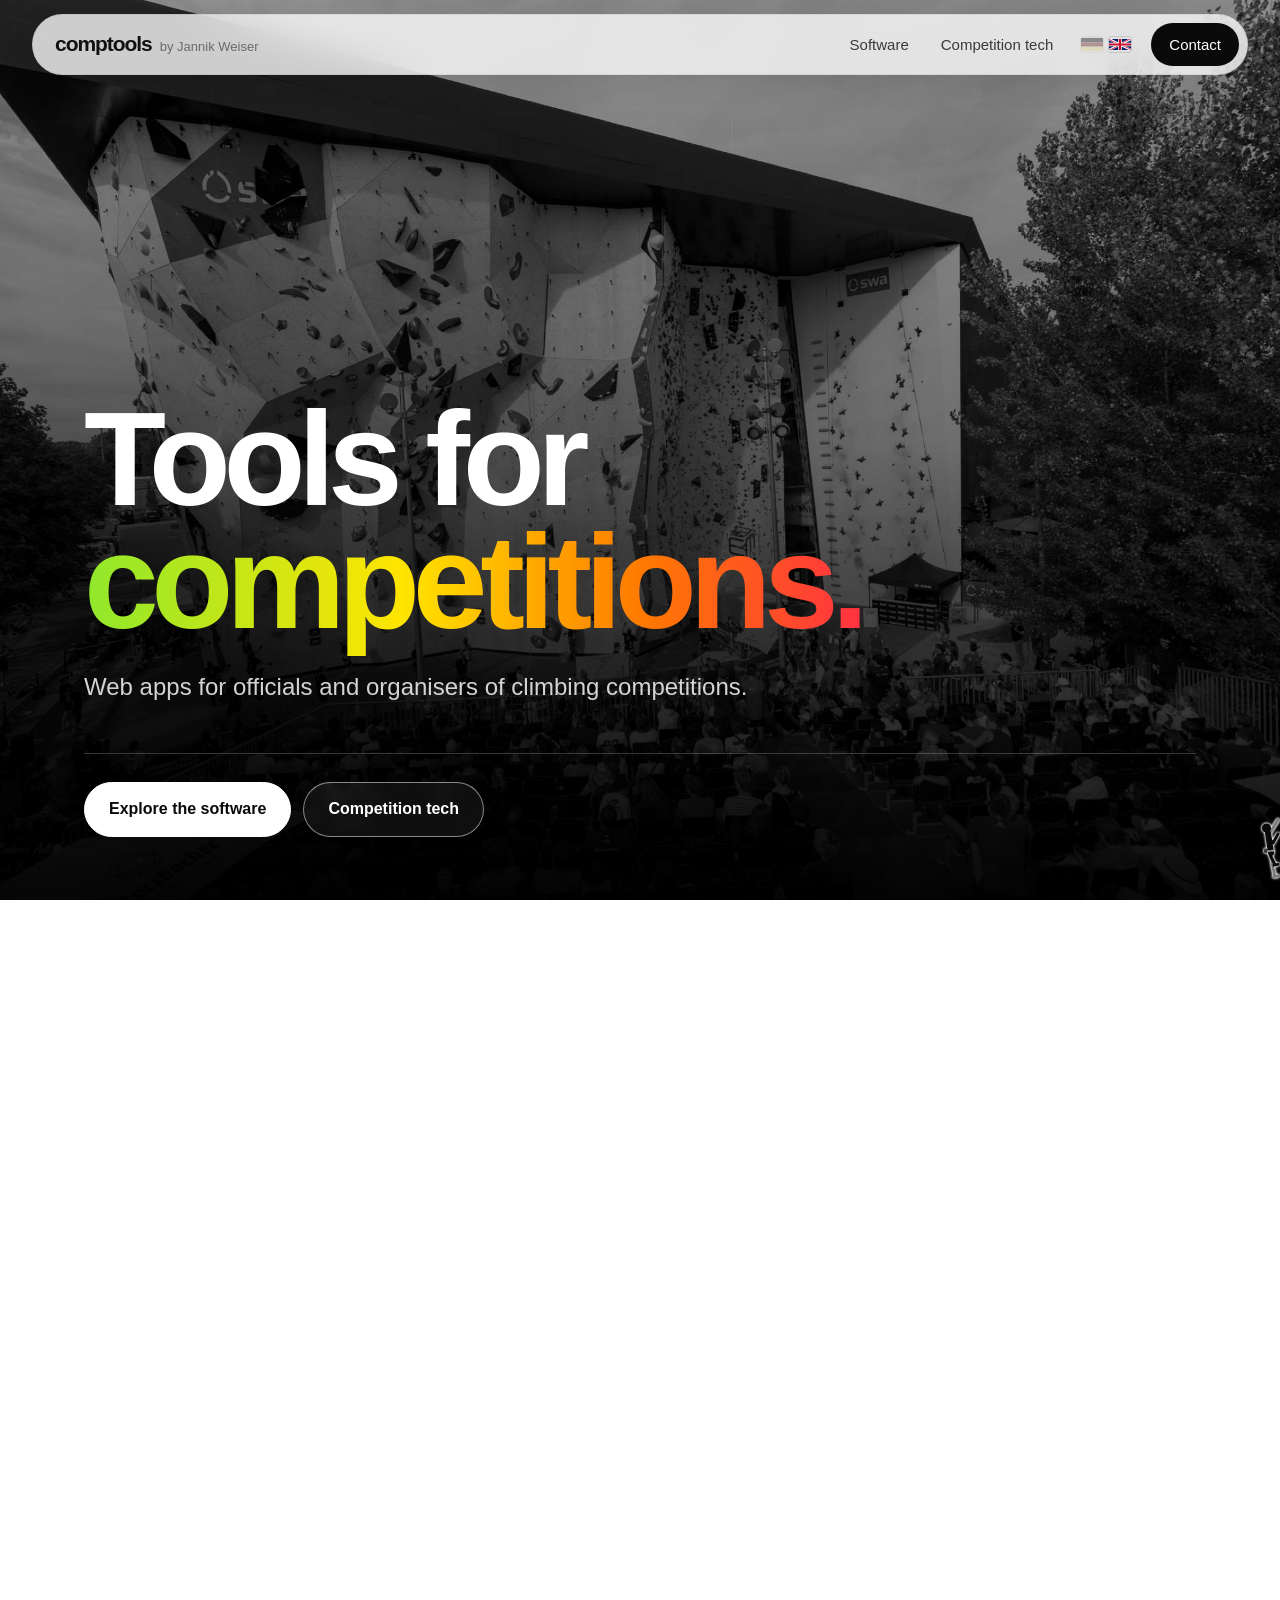
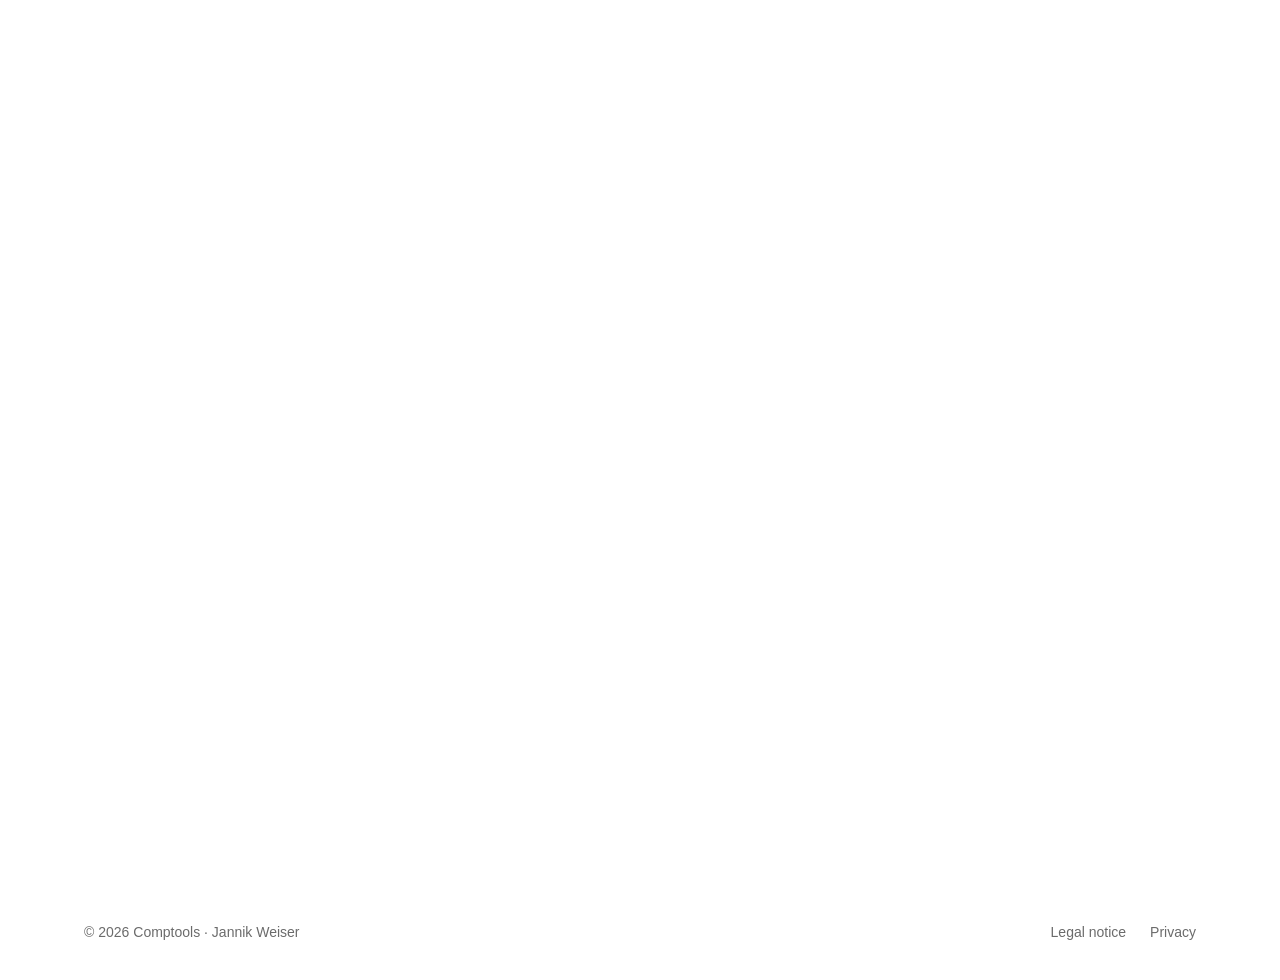
==== commit cbb07e63: "Sicherheit: Content-Security-Policy, Referrer-Policy, security.txt - Strenge CSP auf allen Seiten (n" ====
--- a/en/index.html
+++ b/en/index.html
@@ -2,6 +2,8 @@
 <html lang="en">
 <head>
   <meta charset="utf-8">
+  <meta http-equiv="Content-Security-Policy" content="default-src 'self'; script-src 'self'; style-src 'self'; img-src 'self' data:; font-src 'self'; connect-src 'self'; object-src 'none'; base-uri 'self'; form-action 'none'; frame-src 'none'; manifest-src 'self'; upgrade-insecure-requests">
+  <meta name="referrer" content="strict-origin-when-cross-origin">
   <meta name="viewport" content="width=device-width, initial-scale=1">
   <title>Comptools – Software & Tech for Climbing Competitions</title>
   <meta name="description" content="Web apps for officials and organisers of climbing competitions: Callzone Management, Lead Clock and TI Calculator. Plus competition hardware. By Jannik Weiser.">
@@ -18,7 +20,7 @@
   <link rel="alternate" hreflang="de" href="https://comptools.cloud/">
   <link rel="alternate" hreflang="en" href="https://comptools.cloud/en/">
   <link rel="alternate" hreflang="x-default" href="https://comptools.cloud/">
-  <link rel="stylesheet" href="../style.css?v=20261017i">
+  <link rel="stylesheet" href="../style.css?v=20261017j">
 </head>
 <body>
 
@@ -60,7 +62,7 @@
   </section>
 
   <!-- CALLZONE-MANAGEMENT -->
-  <section id="callzone" class="tool-section tool-section-wide reveal" style="--tool: var(--c-lime)">
+  <section id="callzone" class="tool-section tool-section-wide reveal accent-lime">
     <h3 class="tool-head">
       <button class="tool-toggle" aria-expanded="false" aria-controls="callzone-panel">
         <i class="tool-dot"></i>
@@ -116,7 +118,7 @@
   </section>
 
   <!-- LEAD-UHR -->
-  <section id="lead-uhr" class="tool-section tool-section-flip tool-section-wide reveal" style="--tool: var(--c-red)">
+  <section id="lead-uhr" class="tool-section tool-section-flip tool-section-wide reveal accent-red">
     <h3 class="tool-head">
       <button class="tool-toggle" aria-expanded="false" aria-controls="lead-uhr-panel">
         <i class="tool-dot"></i>
@@ -175,7 +177,7 @@
   </section>
 
   <!-- TI-RECHNER -->
-  <section id="ti-rechner" class="tool-section reveal" style="--tool: var(--c-orange)">
+  <section id="ti-rechner" class="tool-section reveal accent-orange">
     <h3 class="tool-head">
       <button class="tool-toggle" aria-expanded="false" aria-controls="ti-rechner-panel">
         <i class="tool-dot"></i>
@@ -247,7 +249,7 @@
   </section>
 
   <!-- WETTKAMPFTECHNIK -->
-  <section id="wettkampftechnik" class="section hardware-wrap" style="--tool: var(--c-blue)">
+  <section id="wettkampftechnik" class="section hardware-wrap accent-blue">
     <div class="hardware reveal">
       <div class="hardware-copy">
         <p class="eyebrow">Competition tech</p>
@@ -283,6 +285,6 @@
   <span class="footer-links"><a href="../impressum.html" hreflang="de">Legal notice</a><a href="../datenschutz.html" hreflang="de">Privacy</a></span>
 </footer>
 
-<script src="../main.js?v=20261017i"></script>
+<script src="../main.js?v=20261017j"></script>
 </body>
 </html>
--- a/style.css
+++ b/style.css
@@ -166,6 +166,12 @@
 
 /* ---------- Software-Einstieg ---------- */
 .software-intro { padding-bottom: clamp(32px, 5vw, 56px); }
+/* Akzentfarben je Abschnitt (als Klassen statt Inline-Styles, wegen der Content-Security-Policy) */
+.accent-lime { --tool: var(--c-lime); }
+.accent-red { --tool: var(--c-red); }
+.accent-orange { --tool: var(--c-orange); }
+.accent-blue { --tool: var(--c-blue); }
+
 /* ---------- Tool-Abschnitte (aufklappbar) ---------- */
 .tool-section {
   position: relative; overflow: hidden; isolation: isolate;
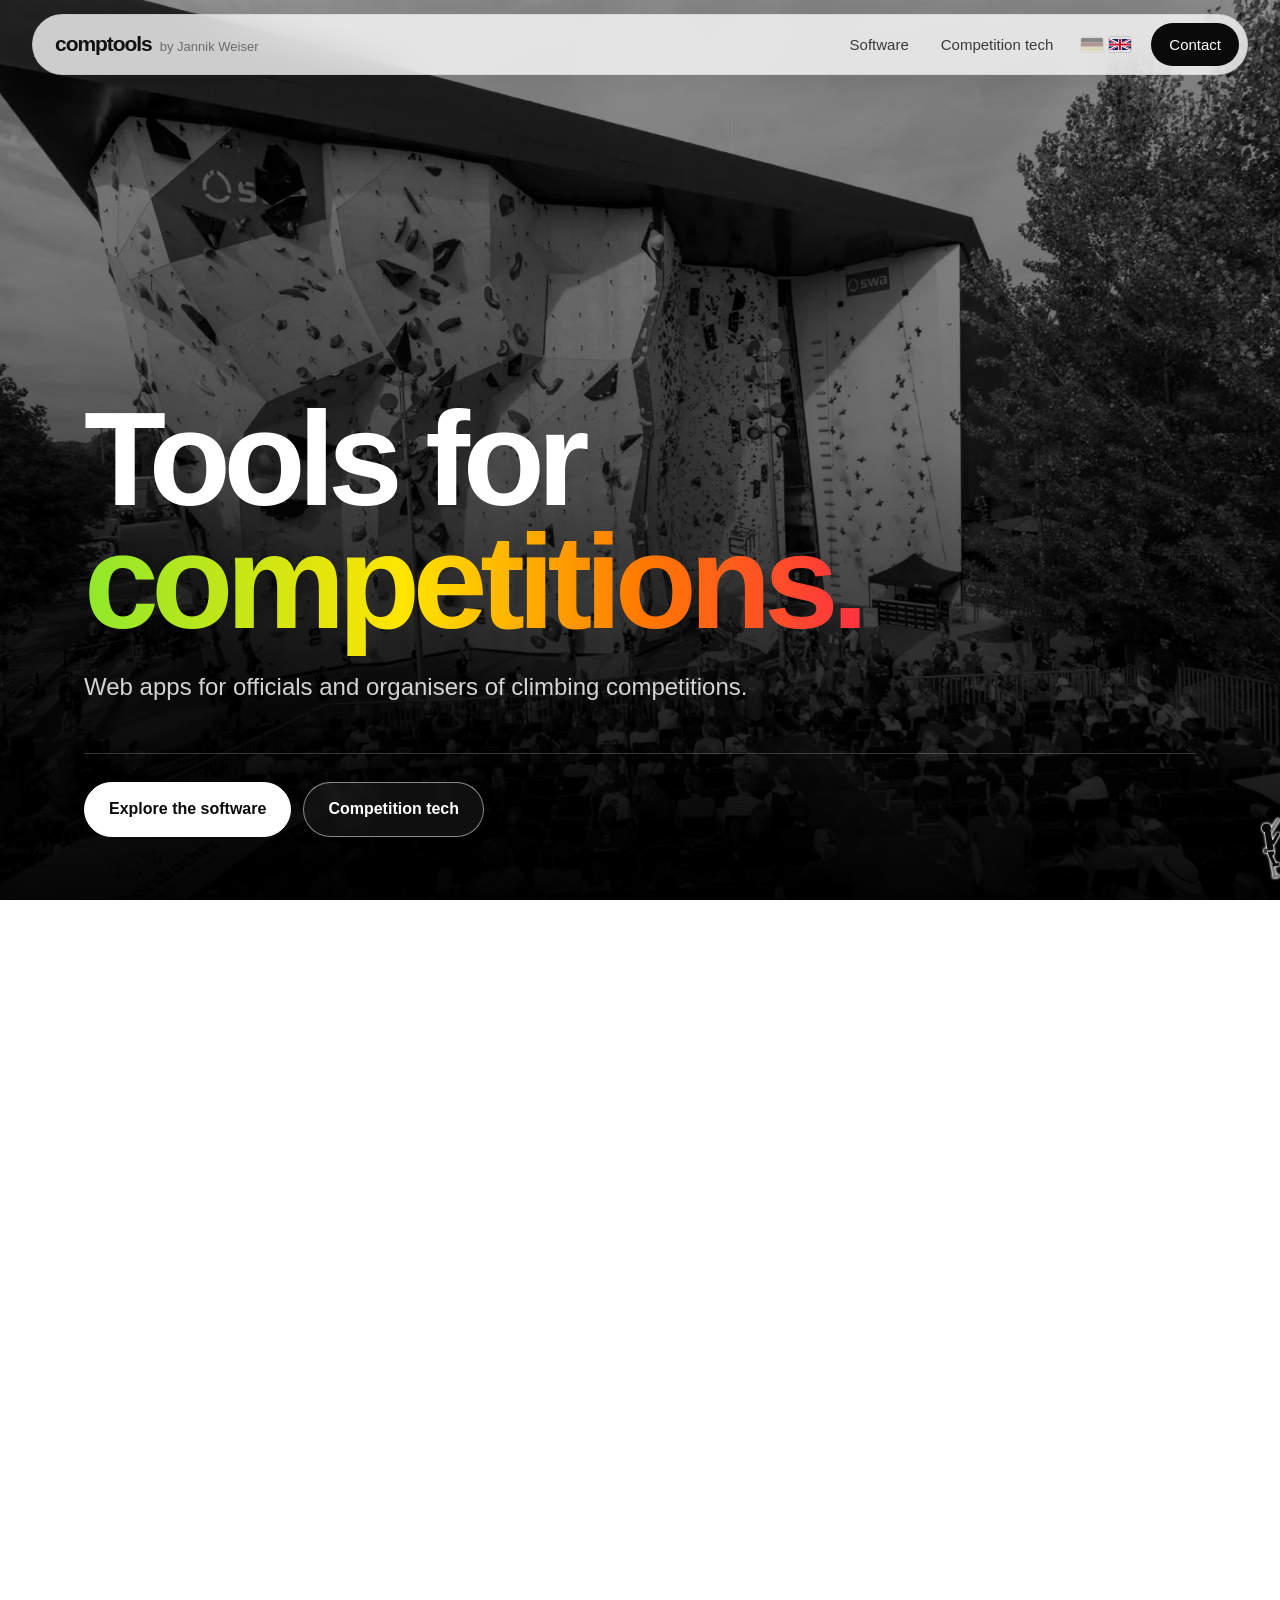
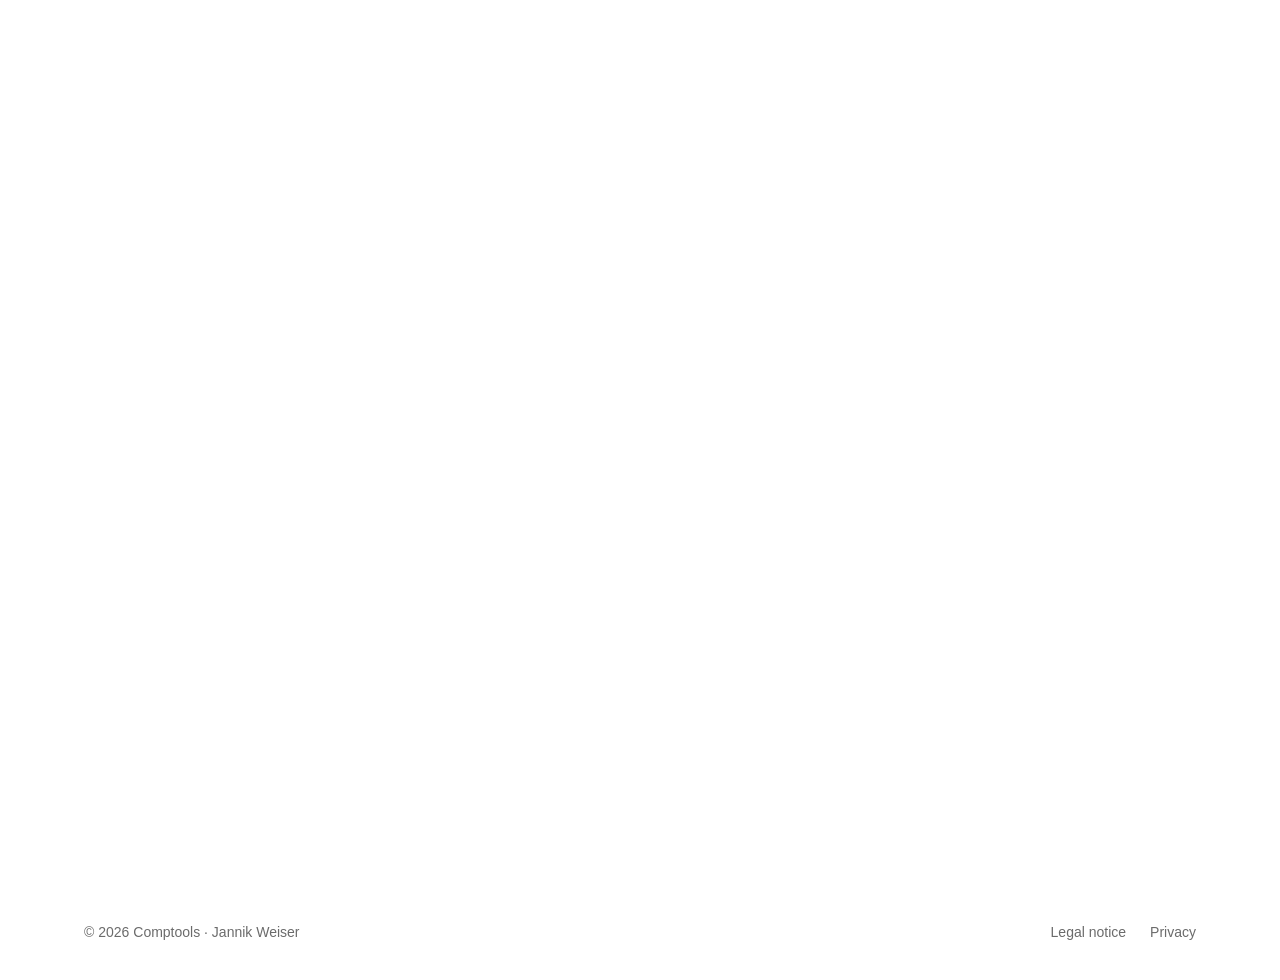
==== commit ebb0119e: "SEO und AI: robots.txt, sitemap.xml, llms.txt, 404-Seite, JSON-LD, WebP-Bilder Co-Authored-By: Claud" ====
--- a/en/index.html
+++ b/en/index.html
@@ -13,7 +13,11 @@
   <meta property="og:locale" content="en_GB">
   <link rel="canonical" href="https://comptools.cloud/en/">
   <meta property="og:url" content="https://comptools.cloud/en/">
-  <meta property="og:image" content="https://comptools.cloud/assets/img/hero-wall.jpg">
+  <meta property="og:image" content="https://comptools.cloud/assets/img/og-image.jpg">
+  <meta property="og:image:width" content="1200">
+  <meta property="og:image:height" content="630">
+  <meta property="og:type" content="website">
+  <meta name="twitter:card" content="summary_large_image">
   <link rel="icon" href="../favicon.svg" type="image/svg+xml">
   <link rel="icon" href="../favicon-32.png" sizes="32x32" type="image/png">
   <link rel="apple-touch-icon" href="../apple-touch-icon.png">
@@ -21,6 +25,91 @@
   <link rel="alternate" hreflang="en" href="https://comptools.cloud/en/">
   <link rel="alternate" hreflang="x-default" href="https://comptools.cloud/">
   <link rel="stylesheet" href="../style.css?v=20261017j">
+  <script type="application/ld+json">
+{
+  "@context": "https://schema.org",
+  "@graph": [
+    {
+      "@type": "WebSite",
+      "@id": "https://comptools.cloud/#website",
+      "url": "https://comptools.cloud/",
+      "name": "Comptools",
+      "inLanguage": [
+        "de",
+        "en"
+      ],
+      "publisher": {
+        "@id": "https://comptools.cloud/#person"
+      }
+    },
+    {
+      "@type": "Person",
+      "@id": "https://comptools.cloud/#person",
+      "name": "Jannik Weiser",
+      "email": "info@comptools.cloud",
+      "jobTitle": "Climbing competition judge and technician",
+      "address": {
+        "@type": "PostalAddress",
+        "addressLocality": "Augsburg",
+        "addressCountry": "DE"
+      }
+    },
+    {
+      "@type": "WebPage",
+      "@id": "https://comptools.cloud/en/#webpage",
+      "url": "https://comptools.cloud/en/",
+      "inLanguage": "en",
+      "isPartOf": {
+        "@id": "https://comptools.cloud/#website"
+      },
+      "about": [
+        {
+          "@type": "SoftwareApplication",
+          "name": "Callzone Management",
+          "url": "https://callzone-management.onrender.com",
+          "description": "The modern call zone: keep track of every starter with live data from results.info, several modes, in the browser on iPad, laptop or a big screen.",
+          "applicationCategory": "SportsApplication",
+          "operatingSystem": "Web",
+          "author": {
+            "@id": "https://comptools.cloud/#person"
+          }
+        },
+        {
+          "@type": "SoftwareApplication",
+          "name": "Lead Clock",
+          "url": "https://timer.comptools.cloud",
+          "description": "Extension for the ItsBlue boulder clock: two timers in parallel, one browser control, as many displays as needed.",
+          "applicationCategory": "SportsApplication",
+          "operatingSystem": "Web",
+          "author": {
+            "@id": "https://comptools.cloud/#person"
+          }
+        },
+        {
+          "@type": "SoftwareApplication",
+          "name": "TI Calculator",
+          "url": "https://ti.comptools.cloud/",
+          "description": "Help with technical incidents: recovery time, earliest restart and countdown in lead; isolation, gaps and start times in bouldering; works offline.",
+          "applicationCategory": "SportsApplication",
+          "operatingSystem": "Web",
+          "author": {
+            "@id": "https://comptools.cloud/#person"
+          }
+        },
+        {
+          "@type": "Service",
+          "name": "Competition tech: hardware & training",
+          "description": "VAR system, networking and livestream for climbing competitions, consulting, staff training and referrals to competition staff.",
+          "provider": {
+            "@id": "https://comptools.cloud/#person"
+          },
+          "areaServed": "Europe"
+        }
+      ]
+    }
+  ]
+}
+  </script>
 </head>
 <body>
 
@@ -42,7 +131,7 @@
 
   <!-- HERO -->
   <section class="hero">
-    <img class="hero-img" src="../assets/img/hero-wall.jpg" alt="Competition wall with spectators at a European climbing championship">
+    <img class="hero-img" src="../assets/img/hero-wall.webp" srcset="../assets/img/hero-wall-1100.webp 1100w, ../assets/img/hero-wall.webp 1800w" sizes="100vw" fetchpriority="high" alt="Competition wall with spectators at a European climbing championship">
     <div class="hero-content">
       <h1>Tools for <em>competitions.</em></h1>
       <p class="hero-lead">Web apps for officials and organisers of climbing competitions.</p>
@@ -241,7 +330,7 @@
 
   <!-- AUS DER PRAXIS -->
   <section id="praxis" class="maker section">
-    <img class="maker-img reveal" src="../assets/img/portrait.jpg" alt="Portrait of Jannik Weiser at a competition">
+    <img class="maker-img reveal" src="../assets/img/portrait.webp" alt="Portrait of Jannik Weiser at a competition">
     <div class="maker-copy reveal">
       <p class="eyebrow">From the field</p>
       <p class="maker-text">I’m Jannik, working as a judge and technician at more than 20 climbing competitions a year. <span class="muted">These tools are built wherever something is missing in the workflow, and tested at real competitions.</span></p>
@@ -261,9 +350,9 @@
         </div>
       </div>
       <div class="hardware-media">
-        <img class="hw-big" src="../assets/img/tech-desk.jpg" alt="Tech desk with multiview monitor, Stream Deck and laptop" loading="lazy">
-        <img src="../assets/img/tech-tent.jpg" alt="Tech tent with laptops and monitors at an outdoor competition" loading="lazy">
-        <img src="../assets/img/poe-case.jpg" alt="Rugged tech case with PoE ports" loading="lazy">
+        <img class="hw-big" src="../assets/img/tech-desk.webp" alt="Tech desk with multiview monitor, Stream Deck and laptop" loading="lazy">
+        <img src="../assets/img/tech-tent.webp" alt="Tech tent with laptops and monitors at an outdoor competition" loading="lazy">
+        <img src="../assets/img/poe-case.webp" alt="Rugged tech case with PoE ports" loading="lazy">
       </div>
     </div>
   </section>
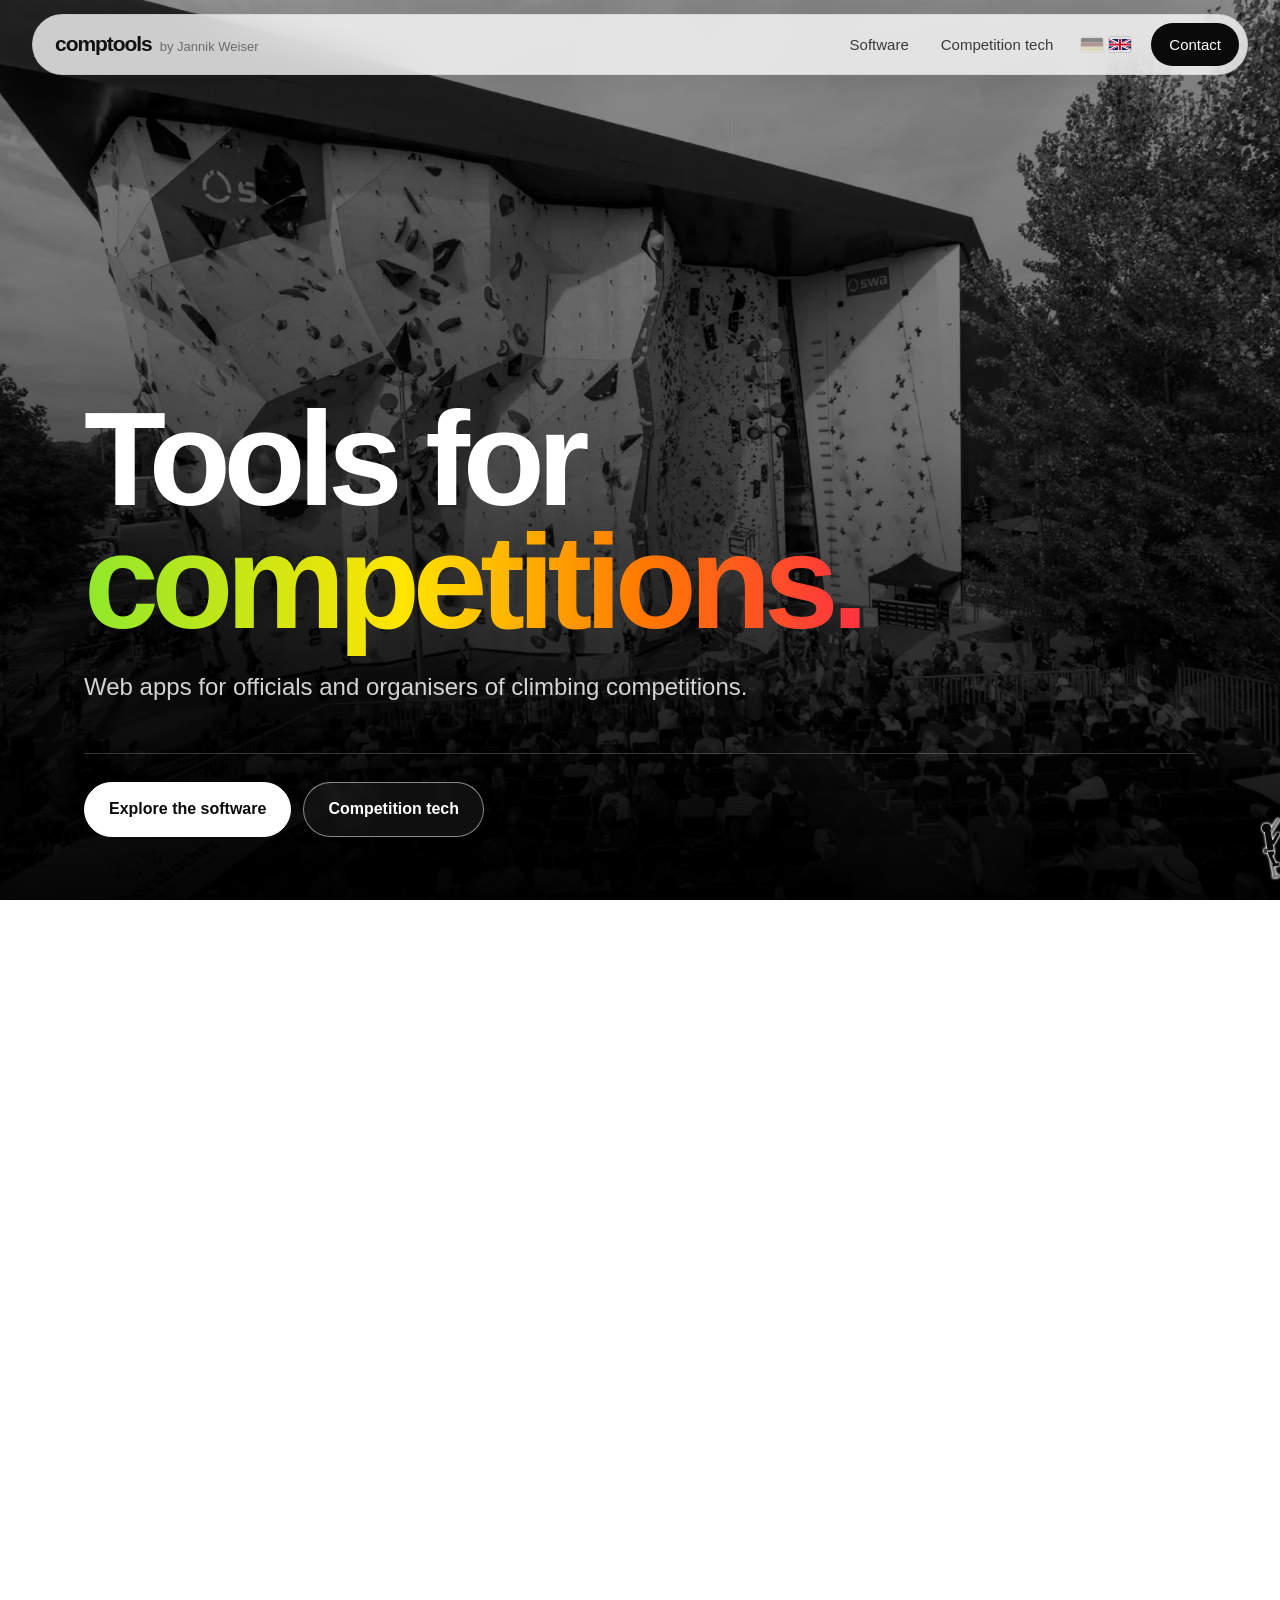
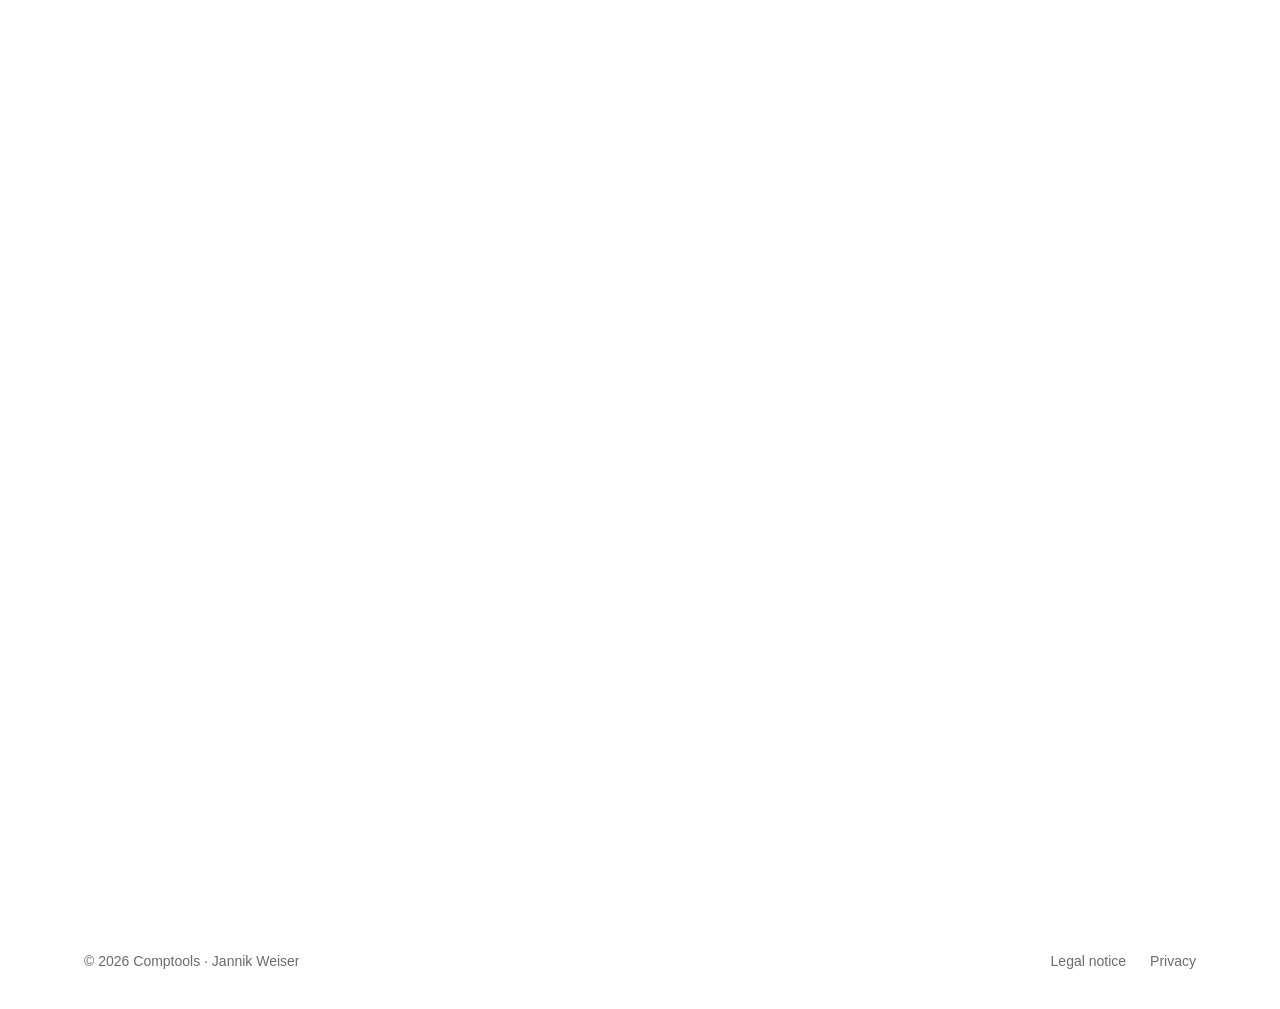
==== commit 64059624: "Hardware-Text flüssiger formuliert (DE/EN) Co-Authored-By: Claude Opus 5.5 <noreply@anthropic.com>" ====
--- a/en/index.html
+++ b/en/index.html
@@ -343,7 +343,7 @@
       <div class="hardware-copy">
         <p class="eyebrow">Competition tech</p>
         <h2>Hardware &amp; training</h2>
-        <p class="hardware-lead">From the VAR system to networking to the livestream: I bring the equipment, advise you on events, hardware and software, and train your staff. Short of people? I’m happy to put you in touch with experienced competition staff.</p>
+        <p class="hardware-lead">I bring the tech for your competition, from the VAR system to the network to the livestream. I advise you on hardware, software and how your event runs, and I train your team. And if you’re short of people, I’ll put you in touch with experienced competition staff.</p>
         <div class="hardware-contact">
           <p><b>Tell me what you’re planning.</b></p>
           <a class="btn btn-tool" href="mailto:info@comptools.cloud?subject=Competition%20tech">info@comptools.cloud <span aria-hidden="true">→</span></a>
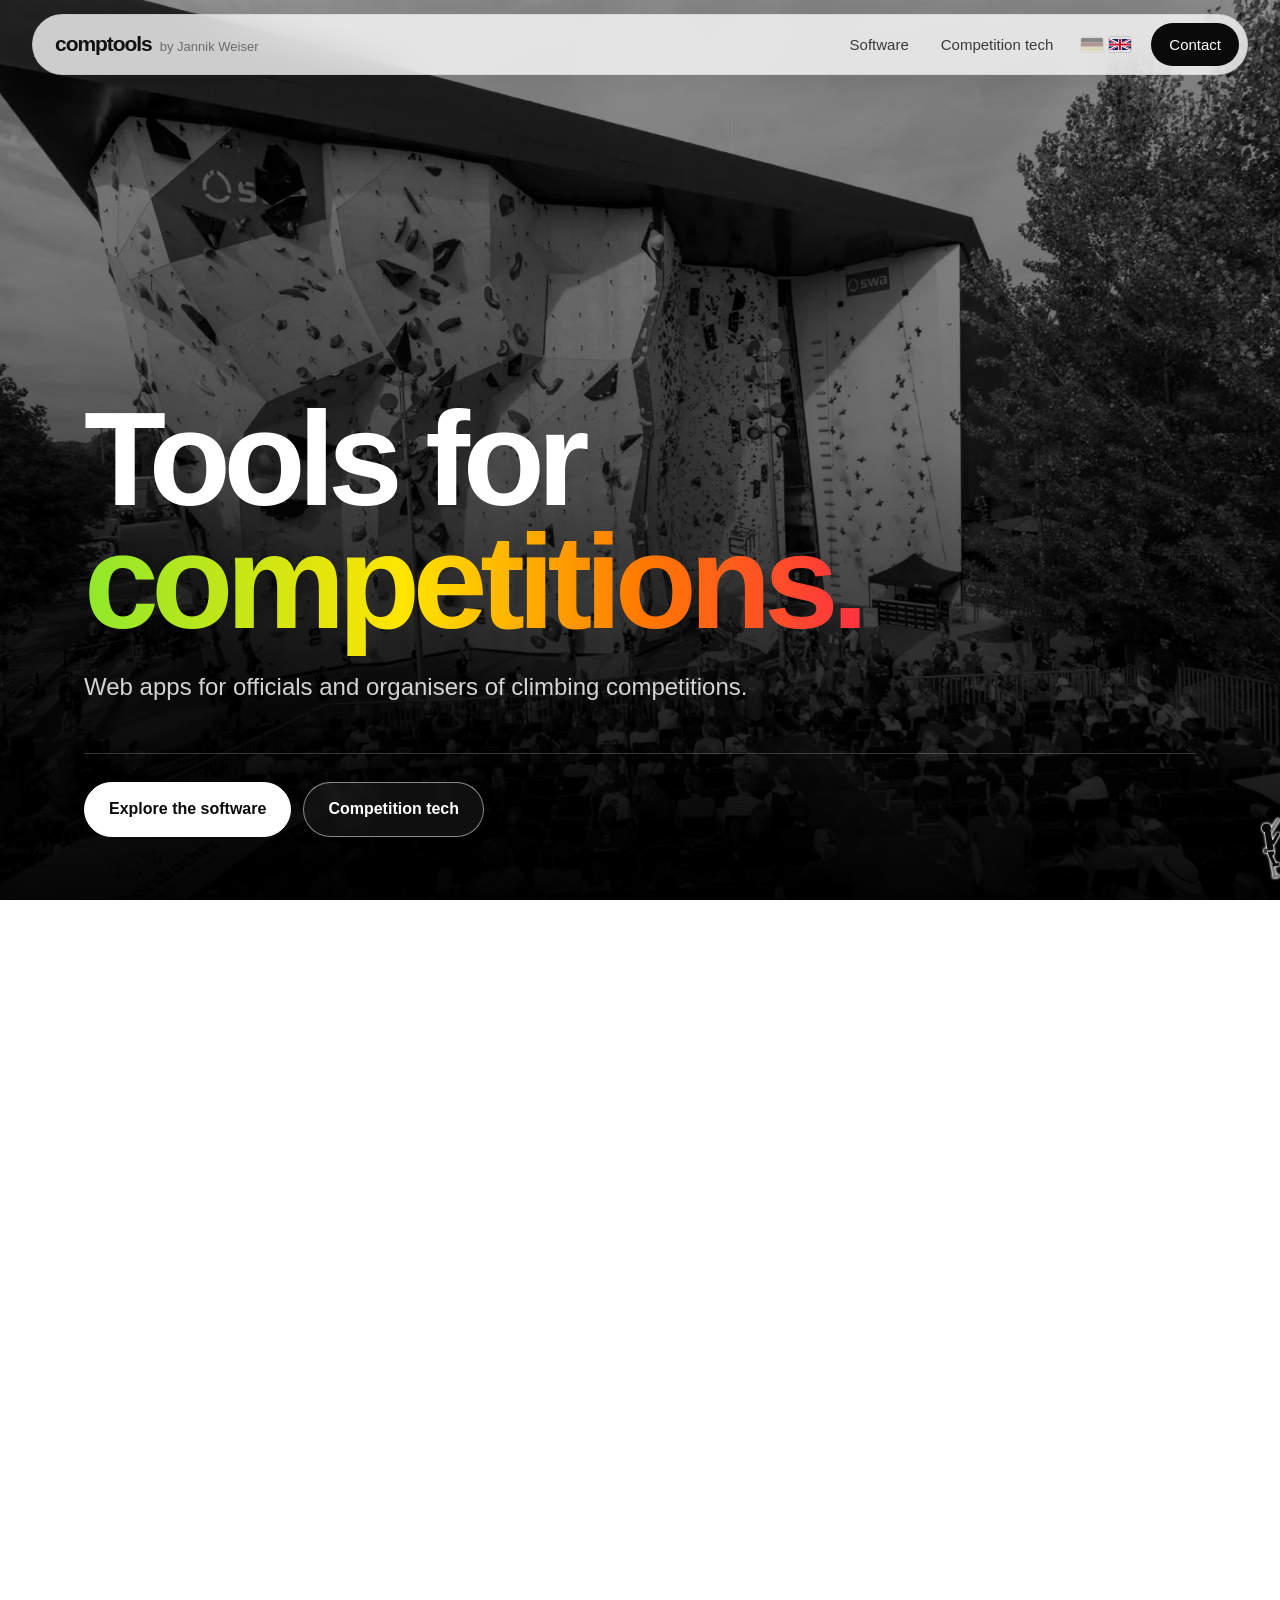
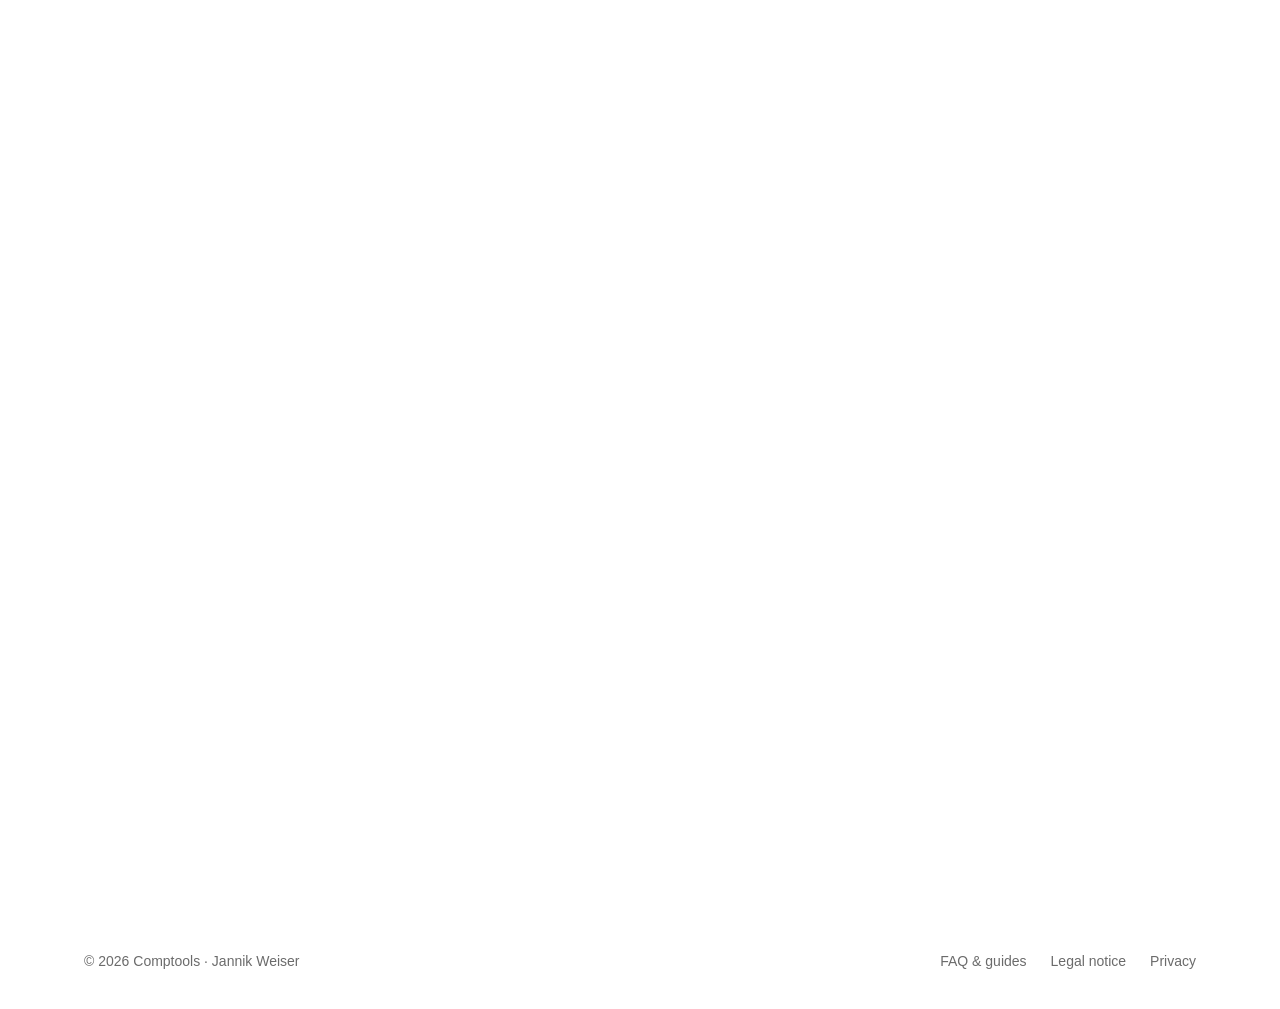
==== commit 6bbe0f8f: "Neue Seite Fragen & Anleitungen (DE/EN) mit FAQ-JSON-LD, im Footer verlinkt Co-Authored-By: Claude O" ====
--- a/en/index.html
+++ b/en/index.html
@@ -24,7 +24,7 @@
   <link rel="alternate" hreflang="de" href="https://comptools.cloud/">
   <link rel="alternate" hreflang="en" href="https://comptools.cloud/en/">
   <link rel="alternate" hreflang="x-default" href="https://comptools.cloud/">
-  <link rel="stylesheet" href="../style.css?v=20261017j">
+  <link rel="stylesheet" href="../style.css?v=20261020a">
   <script type="application/ld+json">
 {
   "@context": "https://schema.org",
@@ -371,9 +371,9 @@
 
 <footer class="site-footer">
   <span>© <span id="year">2026</span> Comptools · Jannik Weiser</span>
-  <span class="footer-links"><a href="../impressum.html" hreflang="de">Legal notice</a><a href="../datenschutz.html" hreflang="de">Privacy</a></span>
+  <span class="footer-links"><a href="help.html">FAQ &amp; guides</a><a href="../impressum.html" hreflang="de">Legal notice</a><a href="../datenschutz.html" hreflang="de">Privacy</a></span>
 </footer>
 
-<script src="../main.js?v=20261017j"></script>
+<script src="../main.js?v=20261020a"></script>
 </body>
 </html>
--- a/style.css
+++ b/style.css
@@ -599,3 +599,54 @@
 .legal ul { padding-left: 20px; }
 .legal-date { margin-top: 40px; color: var(--grey-600) !important; font-size: 14px; }
 .back-link { margin-left: auto; }
+
+/* ---------- Fragen & Anleitungen ---------- */
+.help { max-width: 900px; }
+.help h1 { margin-bottom: 20px; }
+.help-intro { font-size: 18px; max-width: 640px; }
+.help-lang { font-size: 14px; margin-top: 8px; }
+.help-lang a { color: var(--grey-600); }
+.help h2 { font-size: clamp(24px, 3vw, 30px); margin: 56px 0 18px; }
+
+.guide-grid { display: grid; grid-template-columns: repeat(3, 1fr); gap: 14px; }
+.guide-card {
+  display: flex; flex-direction: column; gap: 16px;
+  padding: 22px; border-radius: var(--radius-sm);
+  background: var(--black); color: var(--white);
+}
+.guide-card h3 { display: flex; align-items: center; gap: 10px; font-size: 18px; letter-spacing: -0.02em; }
+.guide-card h3::before {
+  content: ""; flex: none; width: 10px; height: 10px; border-radius: 50%;
+  background: var(--tool); box-shadow: 0 0 12px var(--tool);
+}
+.legal .guide-links { list-style: none; padding: 0; margin: 0; display: grid; gap: 8px; }
+.guide-links a {
+  display: block; padding: 12px 14px; border-radius: 10px;
+  background: var(--grey-900); color: var(--white);
+  font-weight: 600; font-size: 15px; text-decoration: none;
+  transition: background .2s var(--ease);
+}
+.guide-links a:hover { background: var(--grey-700); }
+.guide-links small { display: block; margin-top: 2px; color: #a8a8a8; font-weight: 400; font-size: 13px; }
+.guide-open { margin-top: auto; color: var(--tool); font-weight: 600; font-size: 14px; text-decoration: none; }
+.guide-open:hover { text-decoration: underline; }
+
+.faq { border-top: 1px solid var(--grey-300); }
+.faq details { border-bottom: 1px solid var(--grey-300); }
+.faq summary {
+  position: relative; padding: 18px 44px 18px 0;
+  font-weight: 600; font-size: 17px; cursor: pointer; list-style: none;
+}
+.faq summary::-webkit-details-marker { display: none; }
+.faq summary::after {
+  content: "+"; position: absolute; right: 6px; top: 50%;
+  font-size: 24px; font-weight: 400; line-height: 1;
+  transform: translateY(-50%); transition: transform .25s var(--ease);
+}
+.faq details[open] summary::after { transform: translateY(-50%) rotate(45deg); }
+.faq summary:focus-visible { outline: 2px solid var(--ink); outline-offset: 4px; border-radius: 4px; }
+.faq details p { margin: 0; padding: 0 0 22px; max-width: 680px; }
+
+@media (max-width: 760px) {
+  .guide-grid { grid-template-columns: 1fr; }
+}
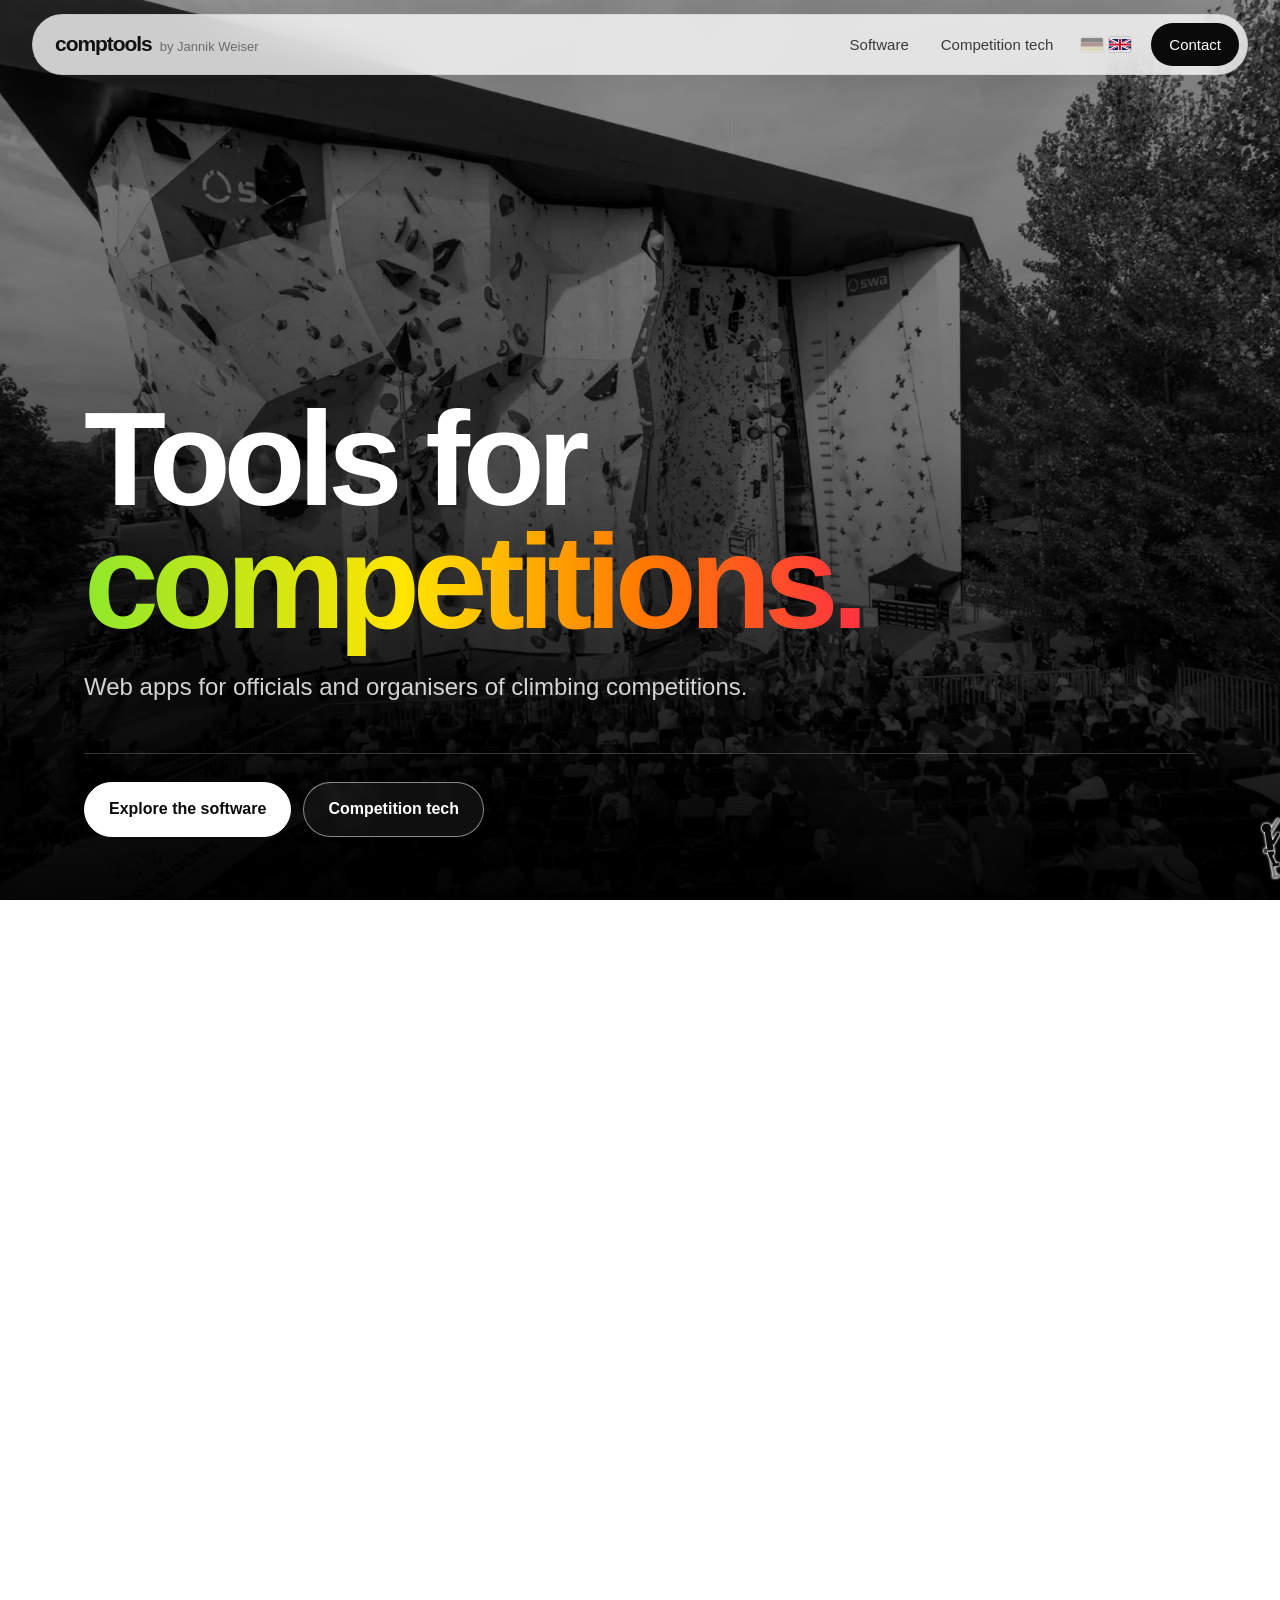
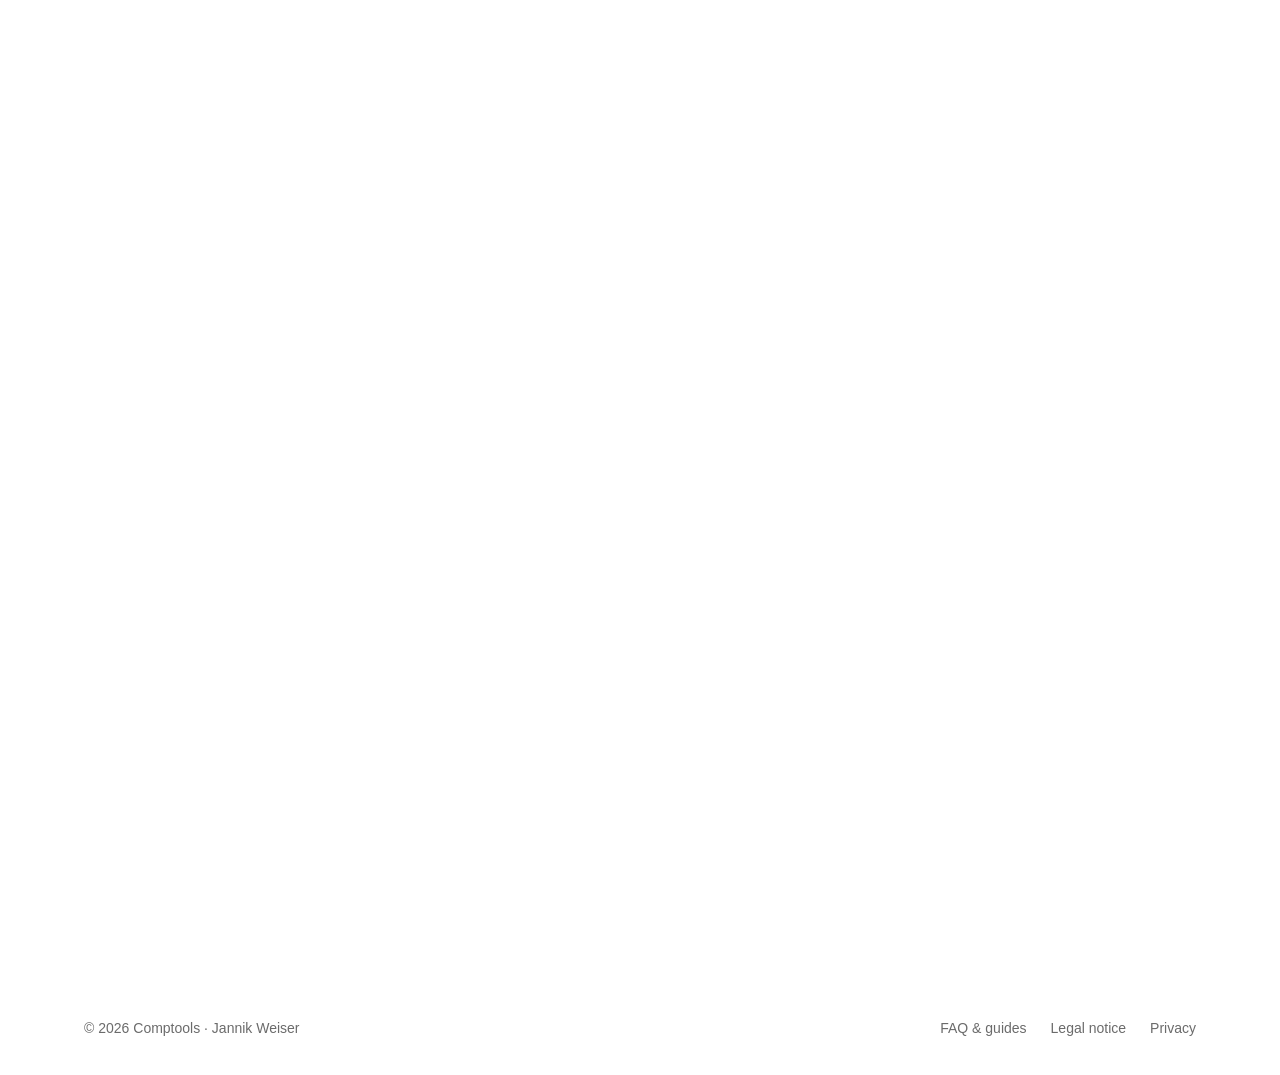
==== commit 76fee8a1: "Hilfe präsenter: Anleitung & FAQ in jeder Tool-Zeile, Hinweis im Kontakt Co-Authored-By: Claude Opus" ====
--- a/en/index.html
+++ b/en/index.html
@@ -24,7 +24,7 @@
   <link rel="alternate" hreflang="de" href="https://comptools.cloud/">
   <link rel="alternate" hreflang="en" href="https://comptools.cloud/en/">
   <link rel="alternate" hreflang="x-default" href="https://comptools.cloud/">
-  <link rel="stylesheet" href="../style.css?v=20261020a">
+  <link rel="stylesheet" href="../style.css?v=20261020b">
   <script type="application/ld+json">
 {
   "@context": "https://schema.org",
@@ -172,6 +172,7 @@
             </ul>
             <div class="tool-actions">
               <a class="btn btn-tool" href="https://callzone-management.onrender.com" target="_blank" rel="noopener">Open Callzone <span aria-hidden="true">↗</span></a>
+              <a class="tool-help" href="help.html#callzone">Guide &amp; FAQ <span aria-hidden="true">→</span></a>
             </div>
           </div>
 
@@ -229,6 +230,7 @@
             <div class="tool-actions">
               <a class="btn btn-tool" href="https://timer.comptools.cloud" target="_blank" rel="noopener">Open Lead Clock <span aria-hidden="true">↗</span></a>
               <a class="btn btn-outline-light" href="https://itsblue.de" target="_blank" rel="noopener">Buy timers at itsblue.de <span aria-hidden="true">↗</span></a>
+              <a class="tool-help" href="help.html#lead-uhr">Guide &amp; FAQ <span aria-hidden="true">→</span></a>
             </div>
           </div>
 
@@ -287,6 +289,7 @@
             </ul>
             <div class="tool-actions">
               <a class="btn btn-tool" href="https://ti.comptools.cloud/" target="_blank" rel="noopener">Open TI Calculator <span aria-hidden="true">↗</span></a>
+              <a class="tool-help" href="help.html#ti-rechner">Guide &amp; FAQ <span aria-hidden="true">→</span></a>
             </div>
           </div>
 
@@ -364,6 +367,7 @@
       <h2>Questions or feedback on the tools?</h2>
       <p class="contact-lead">Want to use a tool at your competition, found a bug or have an idea? Drop me a line.</p>
       <a class="contact-mail" href="mailto:info@comptools.cloud?subject=Comptools">info@comptools.cloud <span aria-hidden="true">→</span></a>
+      <p class="contact-help">Many answers are already in the <a href="help.html">FAQ &amp; guides</a>.</p>
     </div>
   </section>
 
@@ -374,6 +378,6 @@
   <span class="footer-links"><a href="help.html">FAQ &amp; guides</a><a href="../impressum.html" hreflang="de">Legal notice</a><a href="../datenschutz.html" hreflang="de">Privacy</a></span>
 </footer>
 
-<script src="../main.js?v=20261020a"></script>
+<script src="../main.js?v=20261020b"></script>
 </body>
 </html>
--- a/style.css
+++ b/style.css
@@ -251,7 +251,14 @@
   font-size: 15px; color: rgba(255,255,255,.72);
 }
 .tool-features b { color: var(--white); font-weight: 700; }
-.tool-actions { display: flex; flex-wrap: wrap; gap: 12px; }
+.tool-actions { display: flex; flex-wrap: wrap; align-items: center; gap: 12px; }
+.tool-help {
+  padding: 8px 4px; color: rgba(255,255,255,.7);
+  font-size: 15px; font-weight: 600; text-decoration: none;
+}
+.tool-help span { display: inline-block; transition: transform .25s var(--ease); }
+.tool-help:hover { color: var(--tool); }
+.tool-help:hover span { transform: translateX(4px); }
 .btn-tool { background: var(--tool); border-color: var(--tool); color: var(--black); }
 .btn-tool:hover { box-shadow: 0 10px 30px color-mix(in srgb, var(--tool) 40%, transparent); }
 
@@ -465,6 +472,9 @@
 .contact-mail:hover { transform: scale(1.03); background: var(--c-lime); }
 .contact-mail span { transition: transform .25s var(--ease); }
 .contact-mail:hover span { transform: translateX(4px); }
+.contact-help { margin-top: 28px; color: rgba(255,255,255,.55); font-size: 15px; }
+.contact-help a { color: rgba(255,255,255,.85); font-weight: 600; }
+.contact-help a:hover { color: var(--white); }
 .contact-hint { color: rgba(255,255,255,.5); max-width: 480px; margin: 0 auto 28px; font-size: 15px; }
 .contact-ig { font-weight: 600; text-decoration: none; color: rgba(255,255,255,.85); }
 .contact-ig:hover { color: var(--white); text-decoration: underline; }
@@ -614,6 +624,8 @@
   padding: 22px; border-radius: var(--radius-sm);
   background: var(--black); color: var(--white);
 }
+.guide-card { scroll-margin-top: 110px; }
+.guide-card:target { box-shadow: 0 0 0 2px var(--tool), 0 0 28px -6px var(--tool); }
 .guide-card h3 { display: flex; align-items: center; gap: 10px; font-size: 18px; letter-spacing: -0.02em; }
 .guide-card h3::before {
   content: ""; flex: none; width: 10px; height: 10px; border-radius: 50%;
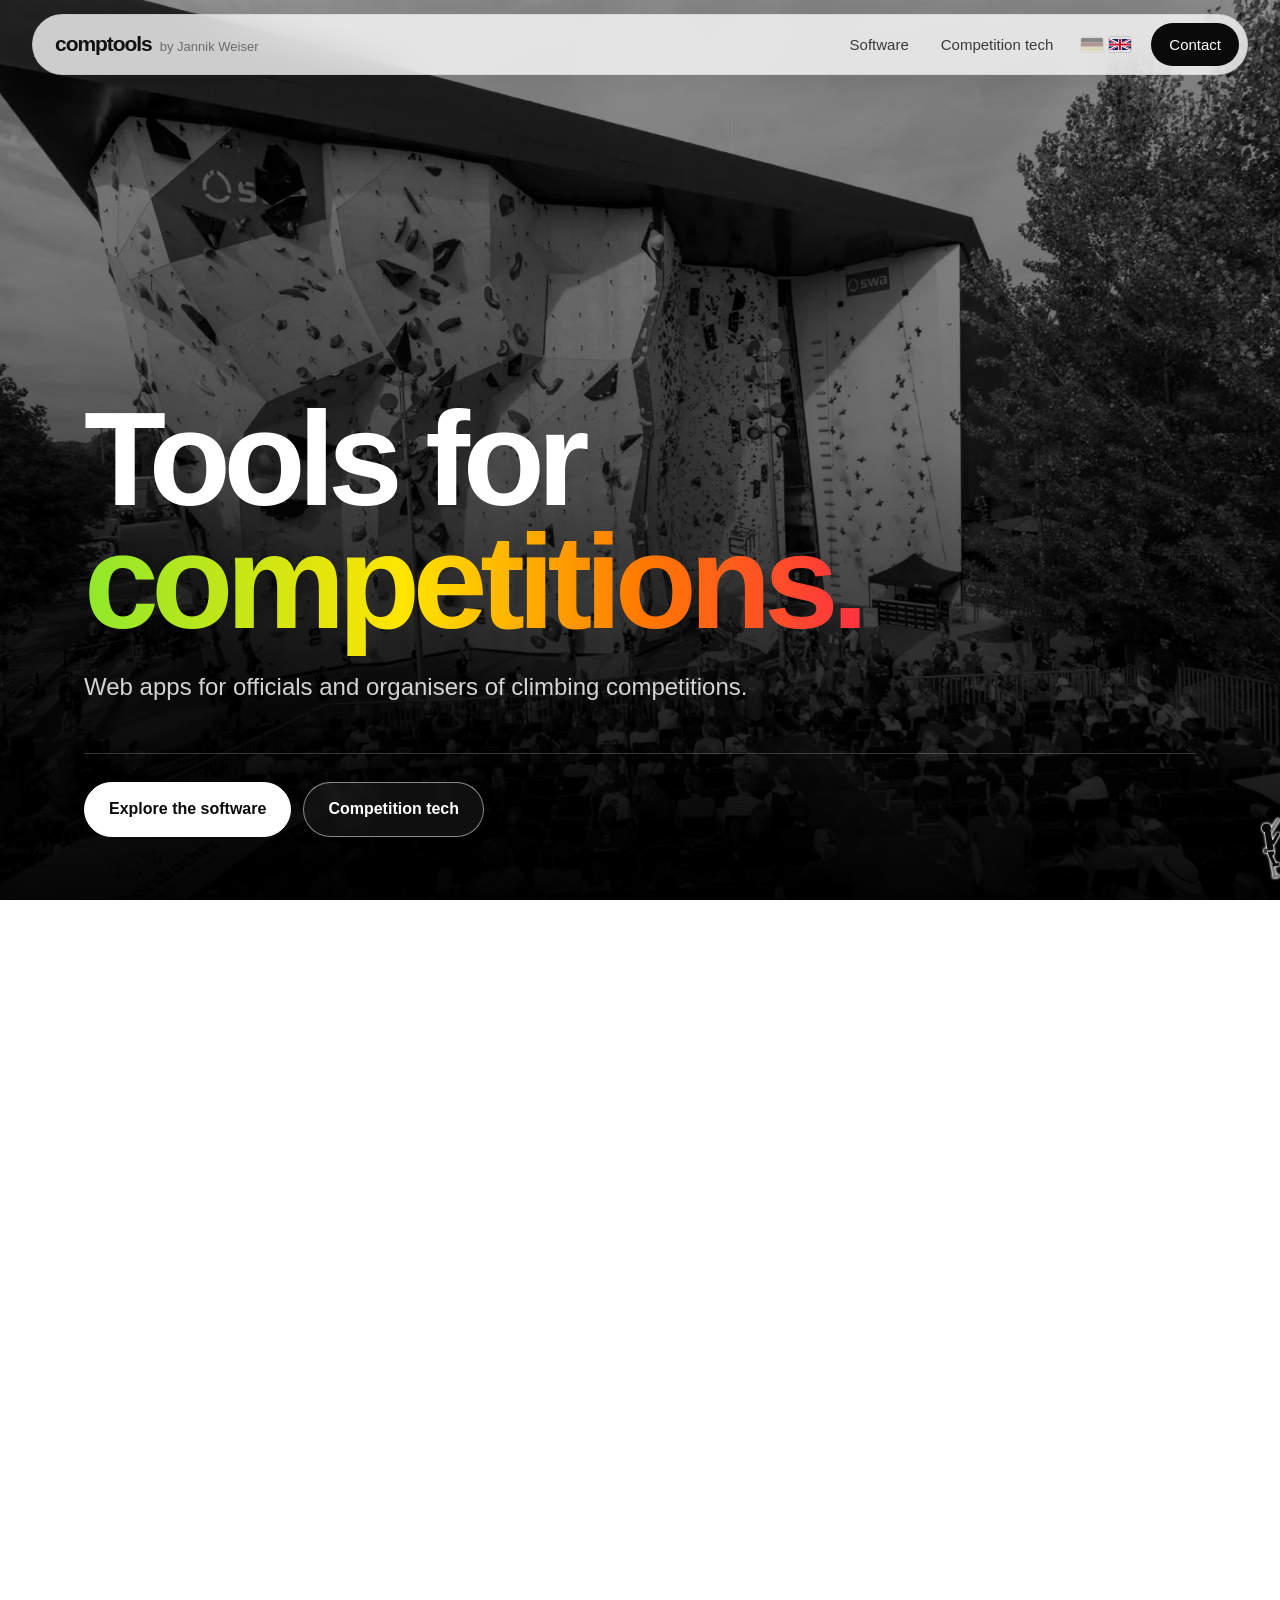
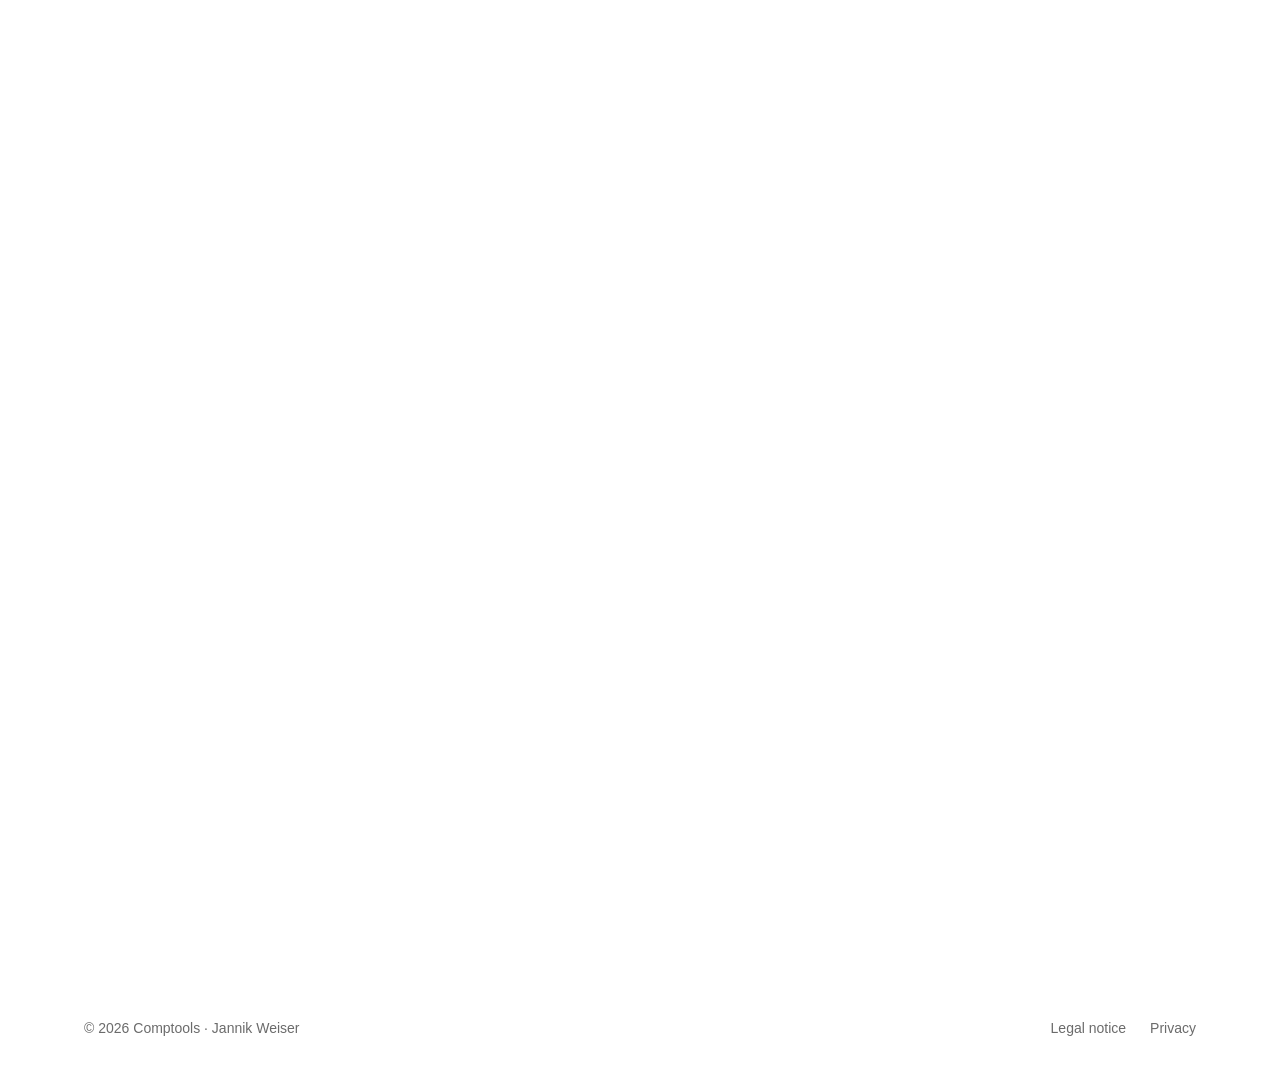
==== commit 39e1fb6d: "Fragen & Anleitungen aus dem Footer entfernt Co-Authored-By: Claude Opus 5.5 <noreply@anthropic.com>" ====
--- a/en/index.html
+++ b/en/index.html
@@ -375,7 +375,7 @@
 
 <footer class="site-footer">
   <span>© <span id="year">2026</span> Comptools · Jannik Weiser</span>
-  <span class="footer-links"><a href="help.html">FAQ &amp; guides</a><a href="../impressum.html" hreflang="de">Legal notice</a><a href="../datenschutz.html" hreflang="de">Privacy</a></span>
+  <span class="footer-links"><a href="../impressum.html" hreflang="de">Legal notice</a><a href="../datenschutz.html" hreflang="de">Privacy</a></span>
 </footer>
 
 <script src="../main.js?v=20261020b"></script>
